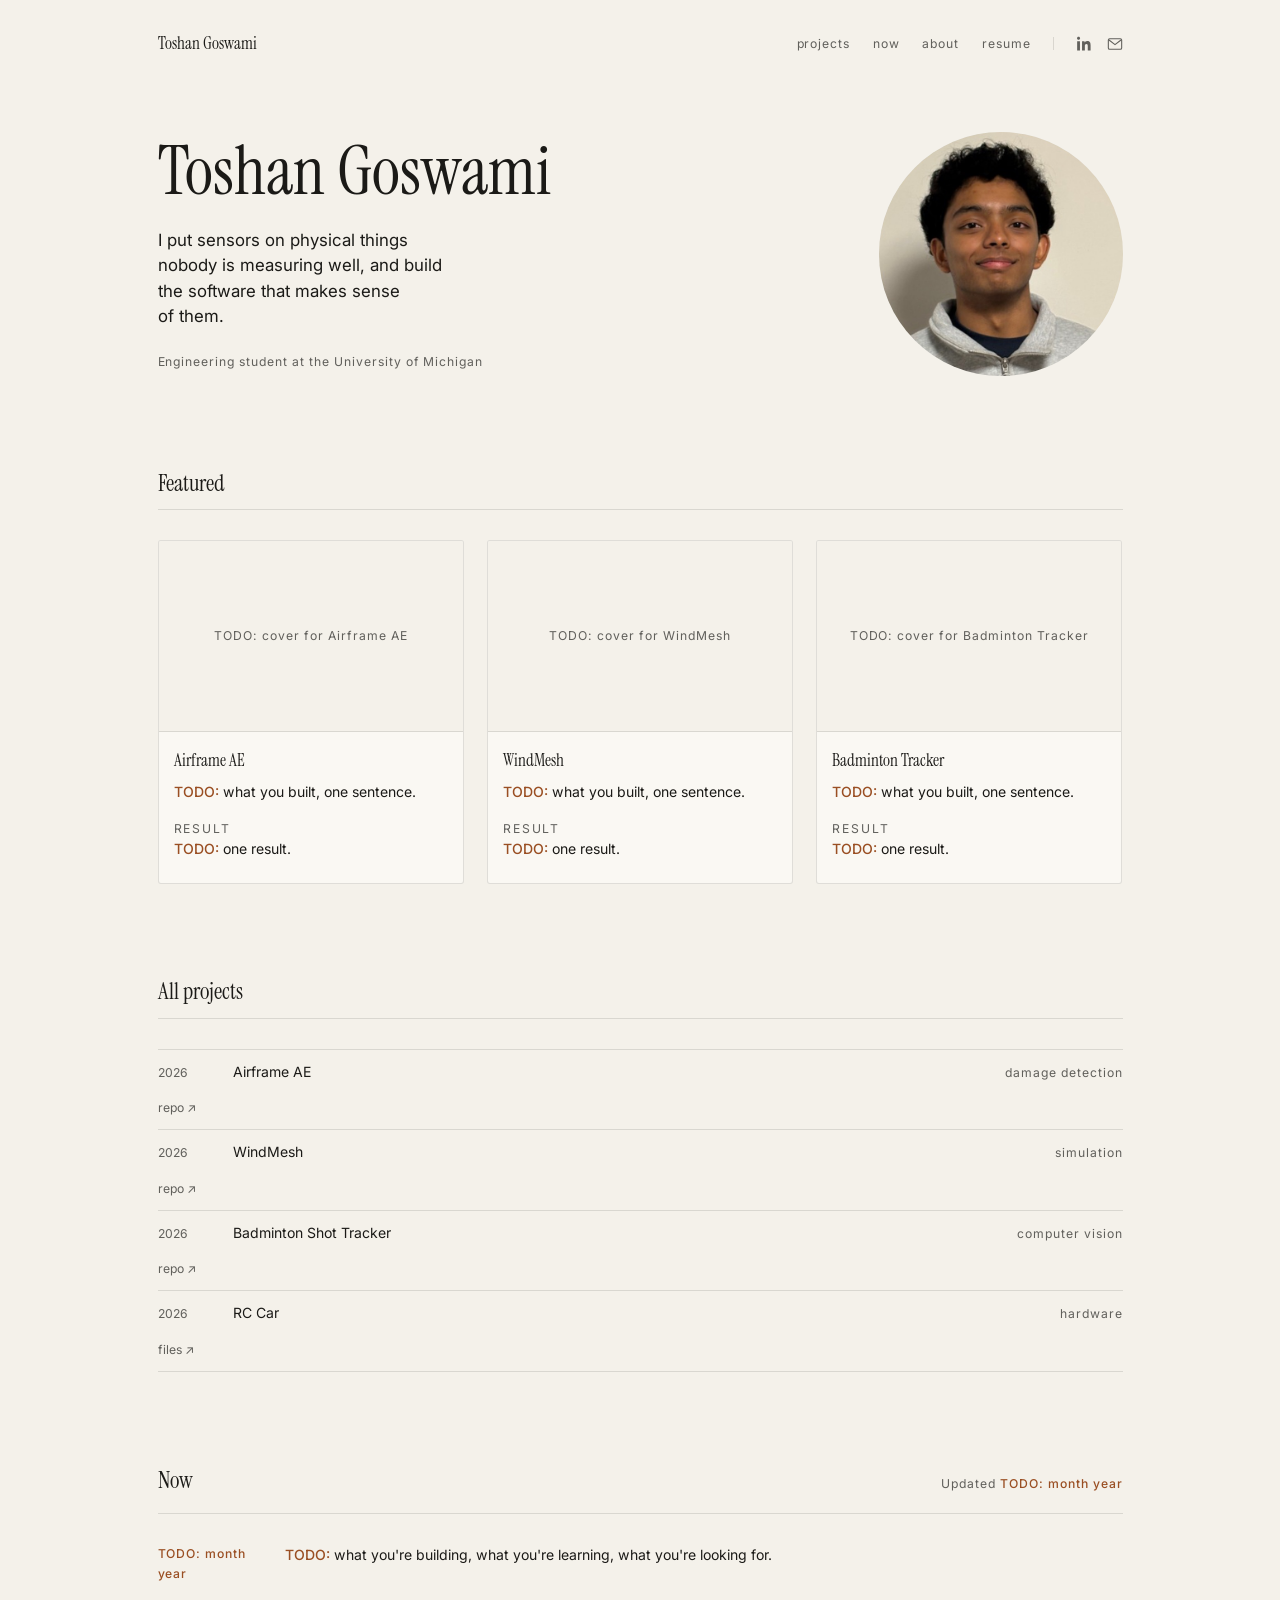
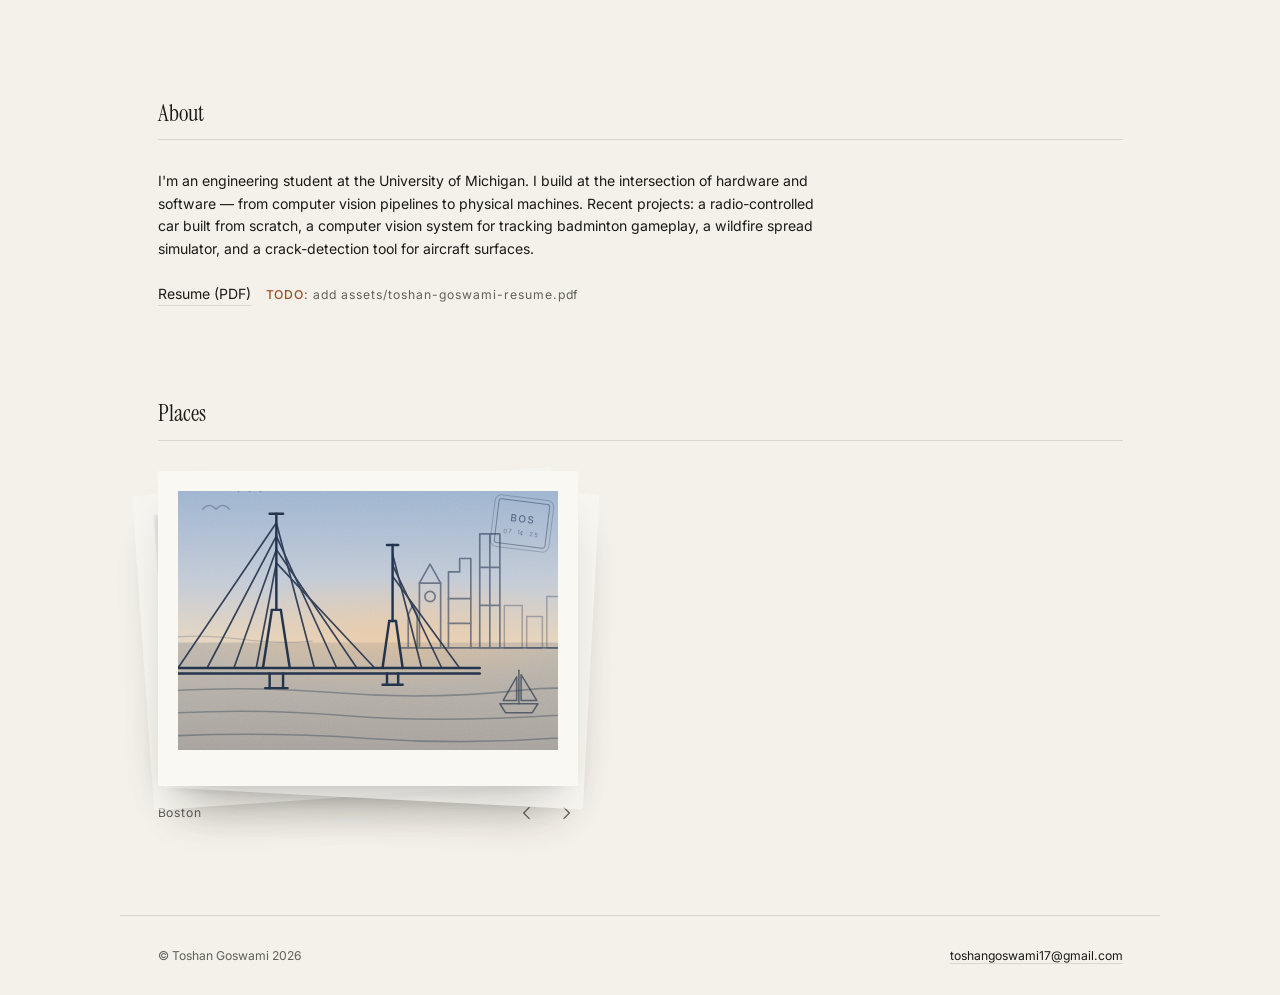
==== index.html @ 556c3247 "Swap hero portrait with flipbook, move flipbook to Places, scale Boston art" ====
<!doctype html>
<html lang="en">
<head>
<meta charset="UTF-8" />
<meta name="viewport" content="width=device-width, initial-scale=1.0" />
<title>Toshan Goswami</title>
<meta name="description" content="I put sensors on physical things nobody is measuring well, and build the software that makes sense of them." />
<link rel="preconnect" href="https://fonts.googleapis.com">
<link rel="preconnect" href="https://fonts.gstatic.com" crossorigin>
<link href="https://fonts.googleapis.com/css2?family=Instrument+Serif&family=Inter:wght@400;500&display=swap" rel="stylesheet">
<link rel="stylesheet" href="assets/css/site.css">
</head>
<body>

  <a href="#content" class="skip-link">Skip to content</a>

  <!-- NAV -->
  <header class="site-header">
    <a href="/" class="site-header__name">Toshan Goswami</a>
    <nav class="site-nav">
      <div class="site-nav__links">
        <a href="#projects">projects</a>
        <a href="#now">now</a>
        <a href="#about">about</a>
        <!-- TODO: this 404s until assets/toshan-goswami-resume.pdf exists. -->
        <a href="assets/toshan-goswami-resume.pdf">resume</a>
      </div>
      <div class="site-nav__divider"></div>
      <div class="site-nav__social">
        <a href="https://www.linkedin.com/in/toshan-goswami-067997421/"
           target="_blank" rel="noopener noreferrer"
           aria-label="LinkedIn" class="icon-link">
          <svg width="15" height="15" viewBox="0 0 24 24" fill="currentColor"><path d="M4.98 3.5C4.98 4.88 3.87 6 2.5 6S0 4.88 0 3.5 1.11 1 2.48 1s2.5 1.12 2.5 2.5ZM.24 8.25h4.5V23H.24V8.25Zm7.5 0h4.31v2.01h.06c.6-1.14 2.06-2.34 4.24-2.34 4.54 0 5.38 2.99 5.38 6.88V23h-4.5v-6.5c0-1.55-.03-3.54-2.16-3.54-2.17 0-2.5 1.69-2.5 3.43V23h-4.5V8.25Z"/></svg>
        </a>
        <a href="mailto:toshangoswami17@gmail.com" aria-label="Email" class="icon-link">
          <svg width="16" height="16" viewBox="0 0 24 24" fill="none" stroke="currentColor" stroke-width="1.6"><rect x="2" y="4" width="20" height="16" rx="2"/><path d="m3 6 9 7 9-7"/></svg>
        </a>
      </div>
    </nav>
  </header>

  <main id="content">

  <!-- HERO -->
  <section class="hero">
    <div class="hero__text">
      <h1 class="hero__name">Toshan Goswami</h1>
      <p class="hero__line">
        I put sensors on physical things nobody is measuring well, and build the
        software that makes sense of them.
      </p>
      <p class="hero__where meta">Engineering student at the University of Michigan</p>
    </div>

    <img src="assets/img/toshan-photo.jpg"
         alt="Toshan Goswami"
         class="hero__portrait"
         width="589" height="589"
         fetchpriority="high" />
  </section>

  <!-- FEATURED -->
  <section id="featured" class="wrap section">
    <div class="section__head">
      <h2 class="section__title">Featured</h2>
    </div>

    <div class="cards">

      <!-- To use a real cover, replace the .card__media--todo div with either:
             <img src="assets/img/<slug>-cover.webp" alt="" width="640" height="400" loading="lazy">
           or, for a short muted loop:
             <video muted loop playsinline autoplay preload="metadata"
                    poster="assets/img/<slug>-poster.webp" width="640" height="400">
               <source src="assets/video/<slug>.mp4" type="video/mp4">
             </video>
           Keep videos under 5MB. See CLAUDE.md. -->

      <article class="card">
        <a href="projects/airframe-ae/" class="card__link">
          <div class="card__media card__media--todo">TODO: cover for Airframe AE</div>
          <div class="card__body">
            <h3 class="card__title">Airframe AE</h3>
            <p class="card__built"><span class="todo">TODO:</span> what you built, one sentence.</p>
            <p class="card__result">
              <span class="card__result-label">Result</span>
              <span class="todo">TODO:</span> one result.
            </p>
          </div>
        </a>
      </article>

      <article class="card">
        <a href="projects/windmesh/" class="card__link">
          <div class="card__media card__media--todo">TODO: cover for WindMesh</div>
          <div class="card__body">
            <h3 class="card__title">WindMesh</h3>
            <p class="card__built"><span class="todo">TODO:</span> what you built, one sentence.</p>
            <p class="card__result">
              <span class="card__result-label">Result</span>
              <span class="todo">TODO:</span> one result.
            </p>
          </div>
        </a>
      </article>

      <article class="card">
        <a href="projects/badminton-tracker/" class="card__link">
          <div class="card__media card__media--todo">TODO: cover for Badminton Tracker</div>
          <div class="card__body">
            <h3 class="card__title">Badminton Tracker</h3>
            <p class="card__built"><span class="todo">TODO:</span> what you built, one sentence.</p>
            <p class="card__result">
              <span class="card__result-label">Result</span>
              <span class="todo">TODO:</span> one result.
            </p>
          </div>
        </a>
      </article>

    </div>
  </section>

  <!-- ALL PROJECTS -->
  <section id="projects" class="wrap section">
    <div class="section__head">
      <h2 class="section__title">All projects</h2>
    </div>

    <ul class="project-list">
      <li class="project-row">
        <span class="project-row__year">2026</span>
        <span class="project-row__name"><a href="projects/airframe-ae/" class="project-row__link">Airframe AE</a></span>
        <span class="project-row__tag">damage detection</span>
        <a href="https://github.com/toshangoswami/Airframe-AE-Array" target="_blank" rel="noopener noreferrer"
           class="project-row__repo" aria-label="Airframe AE source on GitHub">repo &#8599;</a>
      </li>
      <li class="project-row">
        <span class="project-row__year">2026</span>
        <span class="project-row__name"><a href="projects/windmesh/" class="project-row__link">WindMesh</a></span>
        <span class="project-row__tag">simulation</span>
        <a href="https://github.com/toshangoswami/WindMesh" target="_blank" rel="noopener noreferrer"
           class="project-row__repo" aria-label="WindMesh source on GitHub">repo &#8599;</a>
      </li>
      <li class="project-row">
        <span class="project-row__year">2026</span>
        <span class="project-row__name"><a href="projects/badminton-tracker/" class="project-row__link">Badminton Shot Tracker</a></span>
        <span class="project-row__tag">computer vision</span>
        <a href="https://github.com/toshangoswami/Badminton-AI" target="_blank" rel="noopener noreferrer"
           class="project-row__repo" aria-label="Badminton Shot Tracker source on GitHub">repo &#8599;</a>
      </li>
      <li class="project-row">
        <span class="project-row__year">2026</span>
        <span class="project-row__name">RC Car</span>
        <span class="project-row__tag">hardware</span>
        <a href="https://drive.google.com/drive/folders/1yh-0JzHJuckfS0Cz1pottmgS6zuxa1Uc?usp=drive_link"
           target="_blank" rel="noopener noreferrer"
           class="project-row__repo" aria-label="RC Car build files on Google Drive">files &#8599;</a>
      </li>
    </ul>
  </section>

  <!-- NOW -->
  <section id="now" class="wrap section">
    <div class="section__head">
      <h2 class="section__title">Now</h2>
      <p class="meta">Updated <span class="todo">TODO: month year</span></p>
    </div>

    <!-- Newest entry first. To add one, copy a whole <li class="now-entry">. -->
    <ul class="now-log">
      <li class="now-entry">
        <p class="now-entry__date meta"><span class="todo">TODO: month year</span></p>
        <p class="now-entry__body">
          <span class="todo">TODO:</span> what you're building, what you're learning,
          what you're looking for.
        </p>
      </li>
    </ul>
  </section>

  <!-- ABOUT -->
  <section id="about" class="wrap section">
    <div class="section__head">
      <h2 class="section__title">About</h2>
    </div>

    <!-- TODO: rewrite this in your own words. These are your original
         sentences, moved to first person with the major removed. -->
    <p class="about__bio">
      I'm an engineering student at the University of Michigan. I build at the
      intersection of hardware and software — from computer vision pipelines to
      physical machines. Recent projects: a radio-controlled car built from
      scratch, a computer vision system for tracking badminton gameplay, a
      wildfire spread simulator, and a crack-detection tool for aircraft surfaces.
    </p>

    <p class="about__links">
      <a href="assets/toshan-goswami-resume.pdf" class="cite-link">Resume (PDF)</a>
      <span class="meta"><span class="todo">TODO:</span> add assets/toshan-goswami-resume.pdf</span>
    </p>
  </section>

  <!-- PLACES -->
  <section id="places" class="wrap section">
    <div class="section__head">
      <!-- TODO: rename this section if "Places" isn't what you want it called. -->
      <h2 class="section__title">Places</h2>
    </div>

    <div class="flipbook">
      <div class="gallery-stack">
        <div class="stack-card behind-a polaroid">
          <div id="behindA" class="photo-window ghost"></div>
        </div>
        <div class="stack-card behind-b polaroid">
          <div id="behindB" class="photo-window ghost"></div>
        </div>
        <div id="mainCard" class="stack-card main polaroid">
          <div id="mainWindow" class="photo-window"></div>
        </div>
      </div>

      <div class="flipbook__controls">
        <p id="placeCaption" class="flipbook__caption meta">Boston</p>
        <button onclick="prevPlace()" class="arrow-btn" aria-label="Previous place">
          <svg width="20" height="20" viewBox="0 0 24 24" fill="none" stroke="currentColor" stroke-width="1.5"><path d="M15 5 8 12l7 7"/></svg>
        </button>
        <button onclick="nextPlace()" class="arrow-btn" aria-label="Next place">
          <svg width="20" height="20" viewBox="0 0 24 24" fill="none" stroke="currentColor" stroke-width="1.5"><path d="m9 5 7 7-7 7"/></svg>
        </button>
      </div>
    </div>
  </section>

  </main>

  <!-- FOOTER -->
  <footer class="site-footer">
    <p>© Toshan Goswami 2026</p>
    <p><a href="mailto:toshangoswami17@gmail.com" class="cite-link">toshangoswami17@gmail.com</a></p>
  </footer>

  <script src="assets/js/site.js" defer></script>
</body>
</html>
---- assets/css/site.css ----
/* ==========================================================================
   site.css — shared by every page.
   Tokens live here and only here. Don't hardcode colors or sizes in markup.
   ========================================================================== */

/* --- tokens ------------------------------------------------------------- */

:root{
  /* color — warm paper, accent pulled from the hand-drawn city artwork */
  --paper:#f4f1ea;
  --ink:#1b1a17;
  /* .68, not .56 — at .56 this is 3.87:1 on paper, under the 4.5:1 floor for
     the 13px metadata it's used on. .68 measures 5.67:1. */
  --ink-soft:rgba(27,26,23,.68);
  --hairline:rgba(27,26,23,.12);
  --accent:#2e3f5c;
  --accent-warm:#c06b3e;
  /* darker warm, for warm-colored TEXT — #c06b3e is only 3.44:1 on paper */
  --accent-warm-ink:#9a4f23;

  /* raised surfaces (cards, the polaroid) sit slightly above the paper */
  --surface:#faf8f3;

  /* type */
  --font-display:"Instrument Serif",Georgia,"Times New Roman",serif;
  --font-body:"Inter",system-ui,-apple-system,"Segoe UI",sans-serif;

  --fs-xs:0.8125rem;   /* 13 */
  --fs-sm:0.9375rem;   /* 15 */
  --fs-md:1.125rem;    /* 18 */
  --fs-lg:1.5rem;      /* 24 */
  --fs-xl:2.125rem;    /* 34 */
  --fs-display:clamp(2.6rem,6vw,4.5rem);

  --track-caps:0.16em;
  --track-meta:0.08em;

  /* layout — 8px base */
  --space-1:0.5rem;
  --space-2:1rem;
  --space-3:1.5rem;
  --space-4:2rem;
  --space-6:3rem;
  --space-8:4rem;

  --page-max:1040px;
  --prose-max:680px;
  --gutter:1.5rem;
  --section-gap:4rem;
}

@media (min-width:768px){
  :root{
    --gutter:2.5rem;
    --section-gap:6rem;
  }
}

@media (prefers-color-scheme:dark){
  :root:not([data-theme="light"]){
    --paper:#1a1815;
    --ink:#ece7dd;
    --ink-soft:rgba(236,231,221,.56);
    --hairline:rgba(236,231,221,.14);
    --accent:#9bb3cd;
    --accent-warm:#d9935f;
    --accent-warm-ink:#d9935f;
    --surface:#231f1b;
  }
}

:root[data-theme="dark"]{
  --paper:#1a1815;
  --ink:#ece7dd;
  --ink-soft:rgba(236,231,221,.56);
  --hairline:rgba(236,231,221,.14);
  --accent:#9bb3cd;
  --accent-warm:#d9935f;
  --accent-warm-ink:#d9935f;
  --surface:#231f1b;
}

/* --- reset -------------------------------------------------------------- */

*{box-sizing:border-box;}

html{scroll-behavior:smooth;}

html,body{
  margin:0;
  padding:0;
  background:var(--paper);
  color:var(--ink);
  font-family:var(--font-body);
  font-size:var(--fs-sm);
  line-height:1.6;
  overflow-x:clip;
  -webkit-font-smoothing:antialiased;
}

body{min-height:100vh;}

img,video{max-width:100%; display:block;}

a{color:inherit;}

.skip-link{
  position:absolute;
  left:-9999px;
  top:0;
  background:var(--paper);
  color:var(--ink);
  padding:var(--space-1) var(--space-2);
  border:1px solid var(--hairline);
  z-index:200;
}
.skip-link:focus{left:var(--space-2); top:var(--space-2);}

:focus-visible{
  outline:2px solid var(--accent);
  outline-offset:3px;
  border-radius:1px;
}

@media (prefers-reduced-motion:reduce){
  html{scroll-behavior:auto;}
  *{animation-duration:.01ms !important; transition-duration:.01ms !important;}
}

/* --- type helpers ------------------------------------------------------- */

.label{
  font-size:var(--fs-xs);
  letter-spacing:var(--track-caps);
  text-transform:uppercase;
  color:var(--ink-soft);
  margin:0 0 var(--space-3);
}

.meta{
  font-size:var(--fs-xs);
  letter-spacing:var(--track-meta);
  color:var(--ink-soft);
}

/* --- layout ------------------------------------------------------------- */

.wrap{
  max-width:var(--page-max);
  margin-inline:auto;
  padding-inline:var(--gutter);
}

.section{margin-bottom:var(--section-gap);}

.section__head{
  display:flex;
  align-items:baseline;
  justify-content:space-between;
  gap:var(--space-2);
  border-bottom:1px solid var(--hairline);
  padding-bottom:var(--space-1);
  margin-bottom:var(--space-4);
}

.section__title{
  font-family:var(--font-display);
  font-weight:400;
  font-size:var(--fs-lg);
  margin:0;
}

/* --- header / nav ------------------------------------------------------- */

.site-header{
  max-width:var(--page-max);
  margin-inline:auto;
  padding:var(--space-4) var(--gutter);
  display:flex;
  align-items:flex-start;
  justify-content:space-between;
  gap:var(--space-2);
  /* narrow screens can't fit the name and five nav items on one line */
  flex-direction:column;
}

@media (min-width:560px){
  .site-header{flex-direction:row; align-items:center; gap:var(--space-3);}
}

.site-header__name{
  font-family:var(--font-display);
  font-size:var(--fs-md);
  text-decoration:none;
  color:var(--ink);
}

.site-nav{
  display:flex;
  align-items:center;
  flex-wrap:wrap;
  gap:var(--space-2) var(--space-3);
}

.site-nav__links{
  display:flex;
  align-items:center;
  flex-wrap:wrap;
  gap:var(--space-2) var(--space-3);
  font-size:var(--fs-xs);
  letter-spacing:var(--track-meta);
}

.site-nav__links a{
  color:var(--ink-soft);
  text-decoration:none;
  transition:color .2s ease;
}
.site-nav__links a:hover{color:var(--ink);}

.site-nav__divider{
  width:1px;
  height:0.875rem;
  background:var(--hairline);
}

.site-nav__social{
  display:flex;
  align-items:center;
  gap:var(--space-2);
}

.icon-link{
  color:var(--ink-soft);
  transition:color .2s ease;
  line-height:0;
  display:inline-flex;
}
.icon-link:hover{color:var(--ink);}

/* --- hero --------------------------------------------------------------- */

.hero{
  max-width:var(--page-max);
  margin-inline:auto;
  padding:var(--space-4) var(--gutter) var(--section-gap);
  display:grid;
  gap:var(--space-8);
  align-items:center;
}

.hero__name{
  font-family:var(--font-display);
  font-weight:400;
  font-size:var(--fs-display);
  line-height:1.02;
  margin:0 0 var(--space-3);
}

.hero__line{
  font-size:var(--fs-md);
  line-height:1.5;
  max-width:26ch;
  margin:0 0 var(--space-3);
  text-wrap:pretty;
}

.hero__where{margin:0;}

/* The portrait is the first thing on the page — intrinsic file is 589x589,
   so the displayed size stays under ~294px to hold up on 2x screens. */
.hero__portrait{
  width:clamp(11rem,34vw,16.25rem);
  height:auto;
  aspect-ratio:1;
  object-fit:cover;
  border-radius:50%;
  justify-self:start;
  order:-1;
}

@media (min-width:860px){
  .hero__portrait{order:0; justify-self:end;}
}

/* --- polaroid flipbook -------------------------------------------------- */

.flipbook{
  display:flex;
  flex-direction:column;
  gap:var(--space-2);
  max-width:420px;
}

.gallery-stack{
  position:relative;
  perspective:1400px;
  width:100%;
  max-width:420px;
  aspect-ratio:4 / 3;
}

.polaroid{
  background:var(--surface);
  padding:16px 16px 30px;
  box-shadow:0 26px 50px -24px rgba(27,26,23,.28), 0 8px 18px -12px rgba(27,26,23,.12);
  border-radius:2px;
}

.stack-card{
  position:absolute;
  inset:0;
  border-radius:2px;
}
.stack-card.behind-a{transform:rotate(-4deg) translate(-16px,9px); z-index:1; opacity:0.6;}
.stack-card.behind-b{transform:rotate(3deg) translate(14px,12px); z-index:2; opacity:0.8;}
.stack-card.main{
  z-index:3;
  transform-style:preserve-3d;
  transform-origin:center;
  transition:transform .28s ease, opacity .28s ease;
}
.stack-card.flip-out{transform:rotateY(-90deg); opacity:0;}
.stack-card.flip-in{animation:flipIn .28s ease;}

@keyframes flipIn{
  from{transform:rotateY(90deg); opacity:0;}
  to{transform:rotateY(0deg); opacity:1;}
}

.photo-window{
  position:absolute;
  top:20px; left:20px; right:20px; bottom:36px;
  overflow:hidden;
  background:#f4f2ea;
}

.wash{position:absolute; inset:0;}

.wash.wc-boston{
  background:
    radial-gradient(ellipse 76% 32% at 56% 55%, rgba(240,192,142,0.5), transparent 70%),
    linear-gradient(to bottom, transparent 0 58.2%, rgba(58,76,100,0.22) 58.8%, rgba(40,55,78,0.36) 100%),
    linear-gradient(to bottom, #9db4d0 0%, #c2cad6 34%, #e4d6c2 58%, #eddec9 100%);
}

.wash.wc-sf{
  background:
    radial-gradient(ellipse 60% 30% at 46% 54%, rgba(255,199,132,0.55), transparent 70%),
    linear-gradient(to bottom, transparent 0 57%, rgba(72,66,96,0.22) 57.6%, rgba(50,44,74,0.36) 100%),
    linear-gradient(to bottom, #8ba2bd 0%, #cf9f8d 38%, #f1c996 57%, #f7dcb9 100%);
}

.grain{
  position:absolute;
  inset:0;
  opacity:0.16;
  mix-blend-mode:overlay;
  background-image:url("data:image/svg+xml;utf8,<svg xmlns='http://www.w3.org/2000/svg'><filter id='n'><feTurbulence type='fractalNoise' baseFrequency='0.85' numOctaves='2' stitchTiles='stitch'/></filter><rect width='100%25' height='100%25' filter='url(%23n)'/></svg>");
}

.ink-art{position:absolute; inset:0;}
.ink-art svg{display:block; width:100%; height:100%;}

.photo-window.ghost .wash{opacity:0.42; filter:blur(3px) saturate(0.8);}
.photo-window.ghost .grain{opacity:0.25;}

.stamp{
  position:absolute;
  top:10px; right:10px;
  width:52px; height:45px;
  border:1px solid rgba(52,68,96,0.45);
  outline:1px solid rgba(52,68,96,0.26);
  outline-offset:3px;
  border-radius:3px;
  display:flex;
  flex-direction:column;
  align-items:center;
  justify-content:center;
  color:rgba(52,68,96,0.6);
  text-transform:uppercase;
  transform:rotate(7deg);
  mix-blend-mode:multiply;
  z-index:5;
  text-align:center;
}
.stamp-code{font-weight:500; font-size:10px; letter-spacing:0.1em;}
.stamp-date{font-size:6px; letter-spacing:0.02em; margin-top:2px; opacity:0.85; white-space:nowrap;}

/* flipbook controls sit under the stack, not floating outside it */
.flipbook__controls{
  display:flex;
  align-items:center;
  gap:var(--space-2);
  max-width:420px;
}

.flipbook__caption{
  flex:1;
  margin:0;
}

.arrow-btn{
  color:var(--ink-soft);
  transition:color .2s ease;
  cursor:pointer;
  background:none;
  border:none;
  padding:2px;
  line-height:0;
}
.arrow-btn:hover{color:var(--ink);}

/* --- featured cards ----------------------------------------------------- */

.cards{
  display:grid;
  gap:var(--space-3);
  grid-template-columns:1fr;
}

@media (min-width:640px){
  .cards{grid-template-columns:repeat(auto-fit,minmax(16rem,1fr));}
}

.card{
  border:1px solid var(--hairline);
  border-radius:3px;
  background:var(--surface);
  overflow:hidden;
}

.card__link{
  display:flex;
  flex-direction:column;
  height:100%;
  text-decoration:none;
  color:inherit;
}

.card__media{
  aspect-ratio:16 / 10;
  background:var(--paper);
  border-bottom:1px solid var(--hairline);
  overflow:hidden;
}

.card__media img,
.card__media video{
  width:100%;
  height:100%;
  object-fit:cover;
}

/* visible placeholder until a real cover lands */
.card__media--todo{
  display:flex;
  align-items:center;
  justify-content:center;
  font-size:var(--fs-xs);
  letter-spacing:var(--track-meta);
  color:var(--ink-soft);
  text-align:center;
  padding:var(--space-2);
}

.card__body{
  padding:var(--space-2) var(--space-2) var(--space-3);
  display:flex;
  flex-direction:column;
  gap:var(--space-1);
  flex:1;
}

.card__title{
  font-family:var(--font-display);
  font-weight:400;
  font-size:var(--fs-md);
  margin:0;
}

.card__built{
  margin:0;
  font-size:var(--fs-sm);
}

.card__result{
  margin:auto 0 0;
  padding-top:var(--space-1);
  font-size:var(--fs-sm);
}

.card__result-label{
  display:block;
  font-size:var(--fs-xs);
  letter-spacing:var(--track-caps);
  text-transform:uppercase;
  color:var(--ink-soft);
}

.card__result strong{
  font-weight:500;
  color:var(--accent);
}

.todo{
  color:var(--accent-warm-ink);
  font-weight:500;
}

/* --- projects list ------------------------------------------------------ */

.project-list{
  list-style:none;
  margin:0;
  padding:0;
}

/* The row is a container, not a link — it holds two separate destinations
   (the project page and the repo), which can't nest inside one anchor. */
.project-row{
  display:grid;
  grid-template-columns:3rem 1fr auto;
  align-items:baseline;
  gap:var(--space-2);
  padding:0.75rem 0;
  border-bottom:1px solid var(--hairline);
}
.project-row:first-child{border-top:1px solid var(--hairline);}

.project-row__year{font-size:var(--fs-xs); color:var(--ink-soft);}

.project-row__name{font-size:var(--fs-sm);}

.project-row__link{
  text-decoration:none;
  color:inherit;
  transition:color .2s ease;
}
.project-row__link:hover{color:var(--accent);}

.project-row__tag{
  display:none;
  font-size:var(--fs-xs);
  letter-spacing:var(--track-meta);
  color:var(--ink-soft);
}

.project-row__repo{
  font-size:var(--fs-xs);
  color:var(--ink-soft);
  text-decoration:none;
  transition:color .2s ease;
}
.project-row__repo:hover{color:var(--ink);}

@media (min-width:640px){
  .project-row{grid-template-columns:4rem 1fr 10rem auto;}
  .project-row__tag{display:block;}
}

/* --- now log ------------------------------------------------------------ */

.now-log{
  list-style:none;
  margin:0;
  padding:0;
  max-width:var(--prose-max);
}

.now-entry{
  display:grid;
  gap:0.25rem var(--space-3);
  padding:0 0 var(--space-3);
}

.now-entry:not(:last-child){
  margin-bottom:var(--space-3);
  border-bottom:1px solid var(--hairline);
}

.now-entry__date{margin:0;}

.now-entry__body{margin:0;}

@media (min-width:640px){
  .now-entry{grid-template-columns:7rem 1fr;}
}

/* --- about -------------------------------------------------------------- */

.about__bio{
  margin:0 0 var(--space-3);
  max-width:var(--prose-max);
}

.about__links{
  margin:0;
  display:flex;
  flex-wrap:wrap;
  align-items:baseline;
  gap:var(--space-2);
}

/* --- project page ------------------------------------------------------- */

.project-page{
  max-width:var(--page-max);
  margin-inline:auto;
  padding:var(--space-2) var(--gutter) var(--section-gap);
}

.project-page__title{
  font-family:var(--font-display);
  font-weight:400;
  font-size:var(--fs-xl);
  line-height:1.1;
  margin:0 0 var(--space-2);
}

.project-page__meta{
  display:flex;
  flex-wrap:wrap;
  gap:var(--space-1) var(--space-3);
  padding-bottom:var(--space-3);
  border-bottom:1px solid var(--hairline);
  margin-bottom:var(--space-4);
}

.field{
  max-width:var(--prose-max);
  margin-bottom:var(--space-4);
}

.field__title{
  font-size:var(--fs-xs);
  letter-spacing:var(--track-caps);
  text-transform:uppercase;
  color:var(--ink-soft);
  margin:0 0 var(--space-1);
  font-weight:500;
}

.field__body{margin:0;}

/* media on a project page is full content width, not prose width */
.field--media{max-width:none;}

.project-media{
  aspect-ratio:16 / 9;
  background:var(--surface);
  border:1px solid var(--hairline);
  border-radius:3px;
  overflow:hidden;
}

.project-media img,
.project-media video{
  width:100%;
  height:100%;
  object-fit:cover;
}

.project-media--todo{
  display:flex;
  align-items:center;
  justify-content:center;
  font-size:var(--fs-xs);
  letter-spacing:var(--track-meta);
  color:var(--ink-soft);
  text-align:center;
  padding:var(--space-2);
}

.back-link{
  display:inline-block;
  font-size:var(--fs-xs);
  letter-spacing:var(--track-meta);
  color:var(--ink-soft);
  text-decoration:none;
  margin-bottom:var(--space-3);
  transition:color .2s ease;
}
.back-link:hover{color:var(--ink);}

/* --- footer ------------------------------------------------------------- */

.site-footer{
  max-width:var(--page-max);
  margin-inline:auto;
  padding:var(--space-4) var(--gutter);
  border-top:1px solid var(--hairline);
  color:var(--ink-soft);
  font-size:var(--fs-xs);
  display:flex;
  flex-wrap:wrap;
  gap:var(--space-2);
  justify-content:space-between;
}

.site-footer p{margin:0;}

/* --- links -------------------------------------------------------------- */

.cite-link{
  color:var(--ink);
  text-decoration:none;
  border-bottom:1px solid var(--hairline);
  transition:border-color .2s ease;
}
.cite-link:hover{border-color:var(--ink);}

/* --- responsive --------------------------------------------------------- */

@media (min-width:860px){
  .hero{
    grid-template-columns:1fr auto;
    padding-top:var(--space-6);
  }
  .project-row{grid-template-columns:4rem 1fr auto;}
}
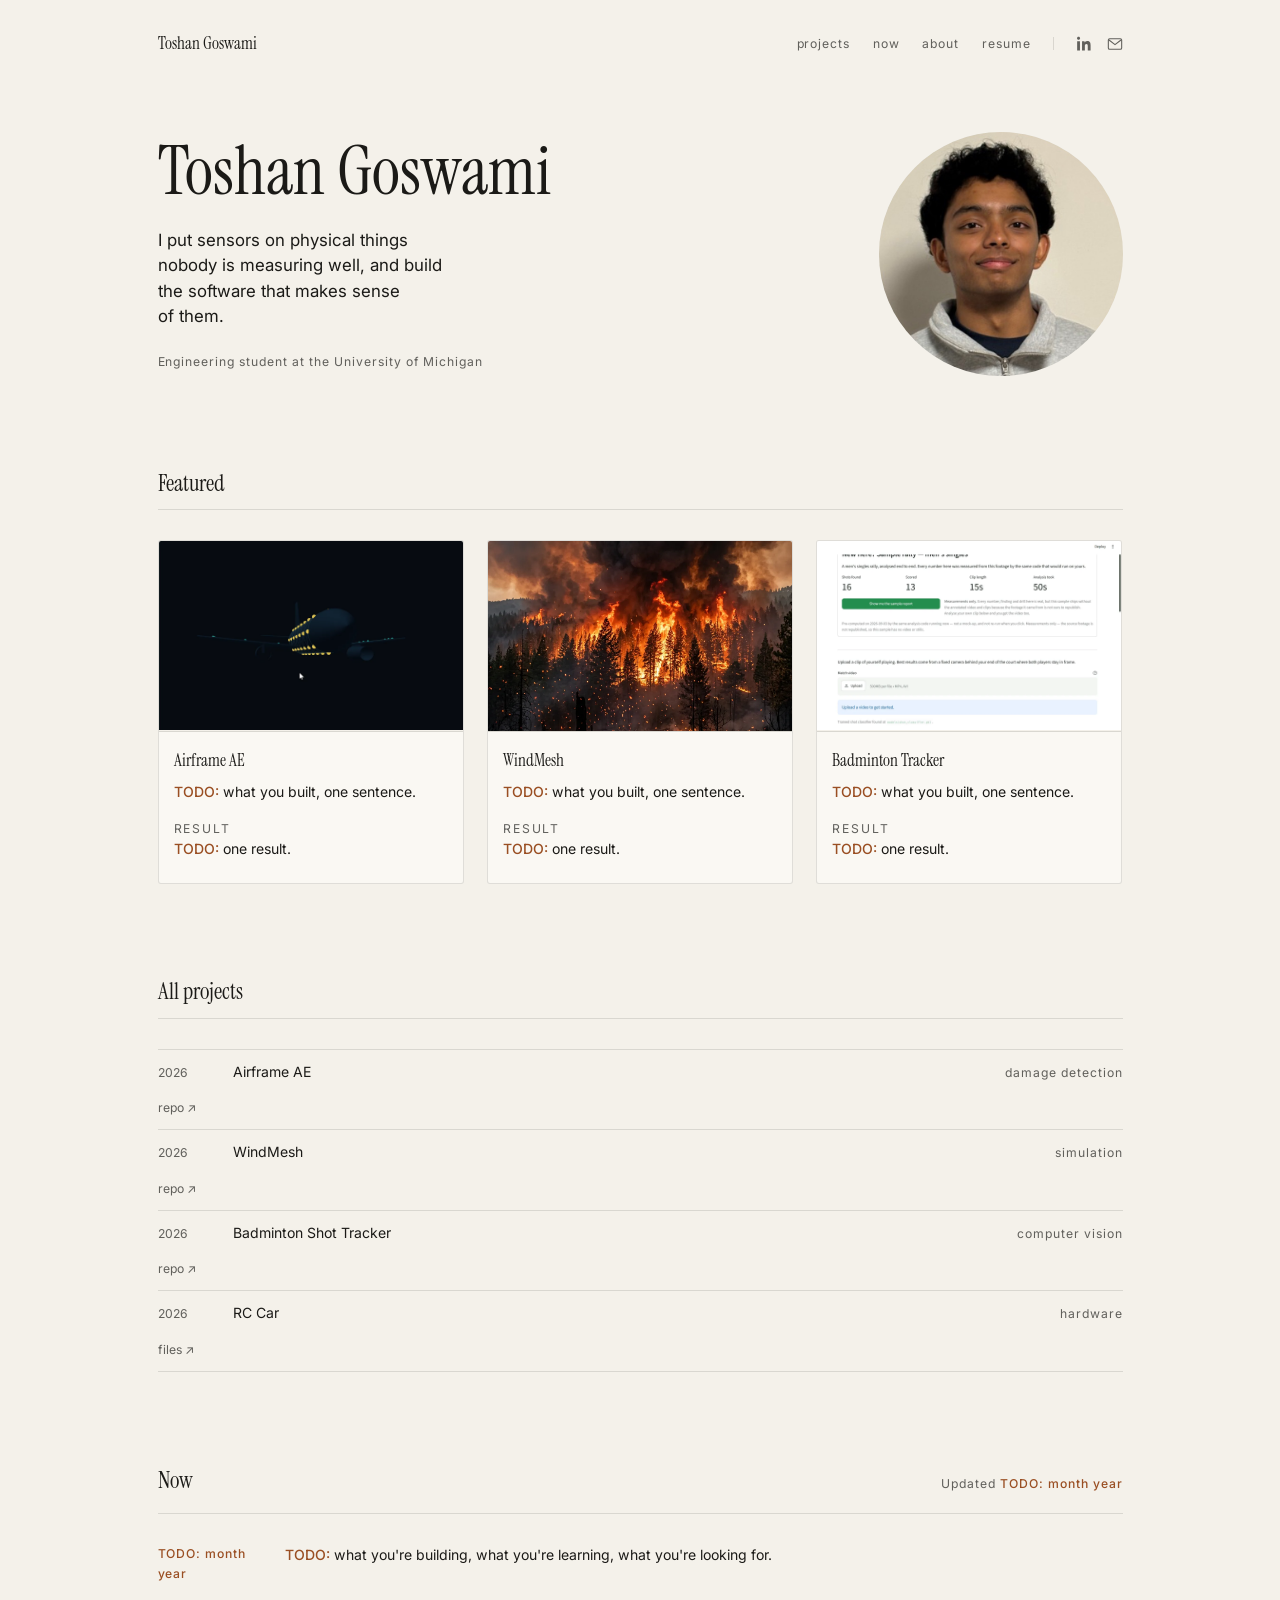
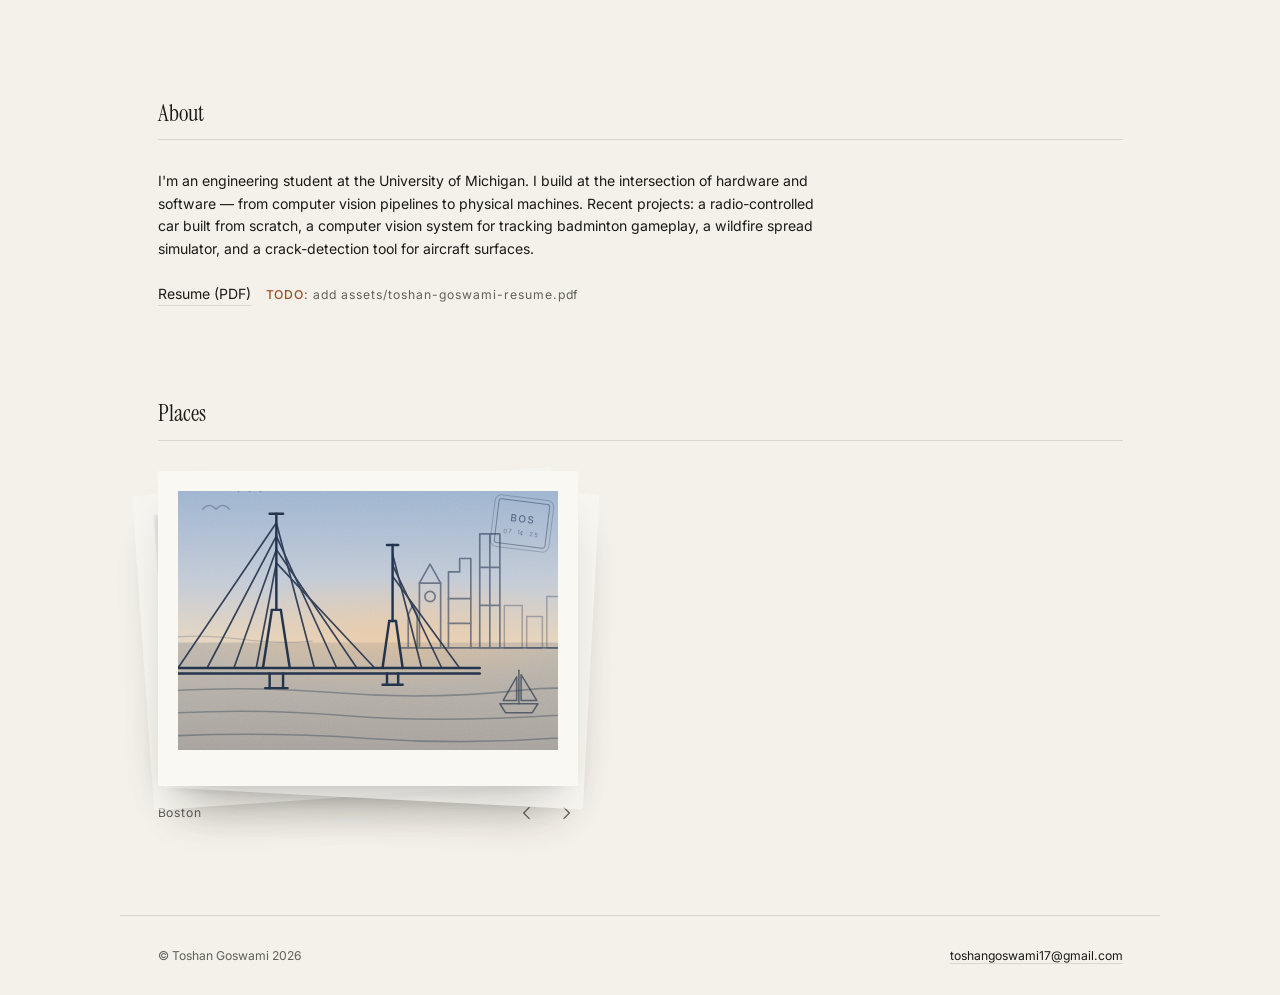
==== commit e662e3bc: "Card covers: Airframe AE and Badminton loops, WindMesh image Web-ready versions of raw/ media (raw/ " ====
--- a/index.html
+++ b/index.html
@@ -78,7 +78,12 @@
 
       <article class="card">
         <a href="projects/airframe-ae/" class="card__link">
-          <div class="card__media card__media--todo">TODO: cover for Airframe AE</div>
+          <div class="card__media">
+            <video muted loop playsinline autoplay preload="metadata"
+                   poster="assets/img/airframe-ae-poster.webp" width="640" height="400">
+              <source src="assets/video/airframe-ae.mp4" type="video/mp4">
+            </video>
+          </div>
           <div class="card__body">
             <h3 class="card__title">Airframe AE</h3>
             <p class="card__built"><span class="todo">TODO:</span> what you built, one sentence.</p>
@@ -92,7 +97,9 @@
 
       <article class="card">
         <a href="projects/windmesh/" class="card__link">
-          <div class="card__media card__media--todo">TODO: cover for WindMesh</div>
+          <div class="card__media">
+            <img src="assets/img/windmesh-cover.webp" alt="" width="640" height="400" loading="lazy">
+          </div>
           <div class="card__body">
             <h3 class="card__title">WindMesh</h3>
             <p class="card__built"><span class="todo">TODO:</span> what you built, one sentence.</p>
@@ -106,7 +113,12 @@
 
       <article class="card">
         <a href="projects/badminton-tracker/" class="card__link">
-          <div class="card__media card__media--todo">TODO: cover for Badminton Tracker</div>
+          <div class="card__media">
+            <video muted loop playsinline autoplay preload="metadata"
+                   poster="assets/img/badminton-tracker-poster.webp" width="640" height="400">
+              <source src="assets/video/badminton-tracker.mp4" type="video/mp4">
+            </video>
+          </div>
           <div class="card__body">
             <h3 class="card__title">Badminton Tracker</h3>
             <p class="card__built"><span class="todo">TODO:</span> what you built, one sentence.</p>
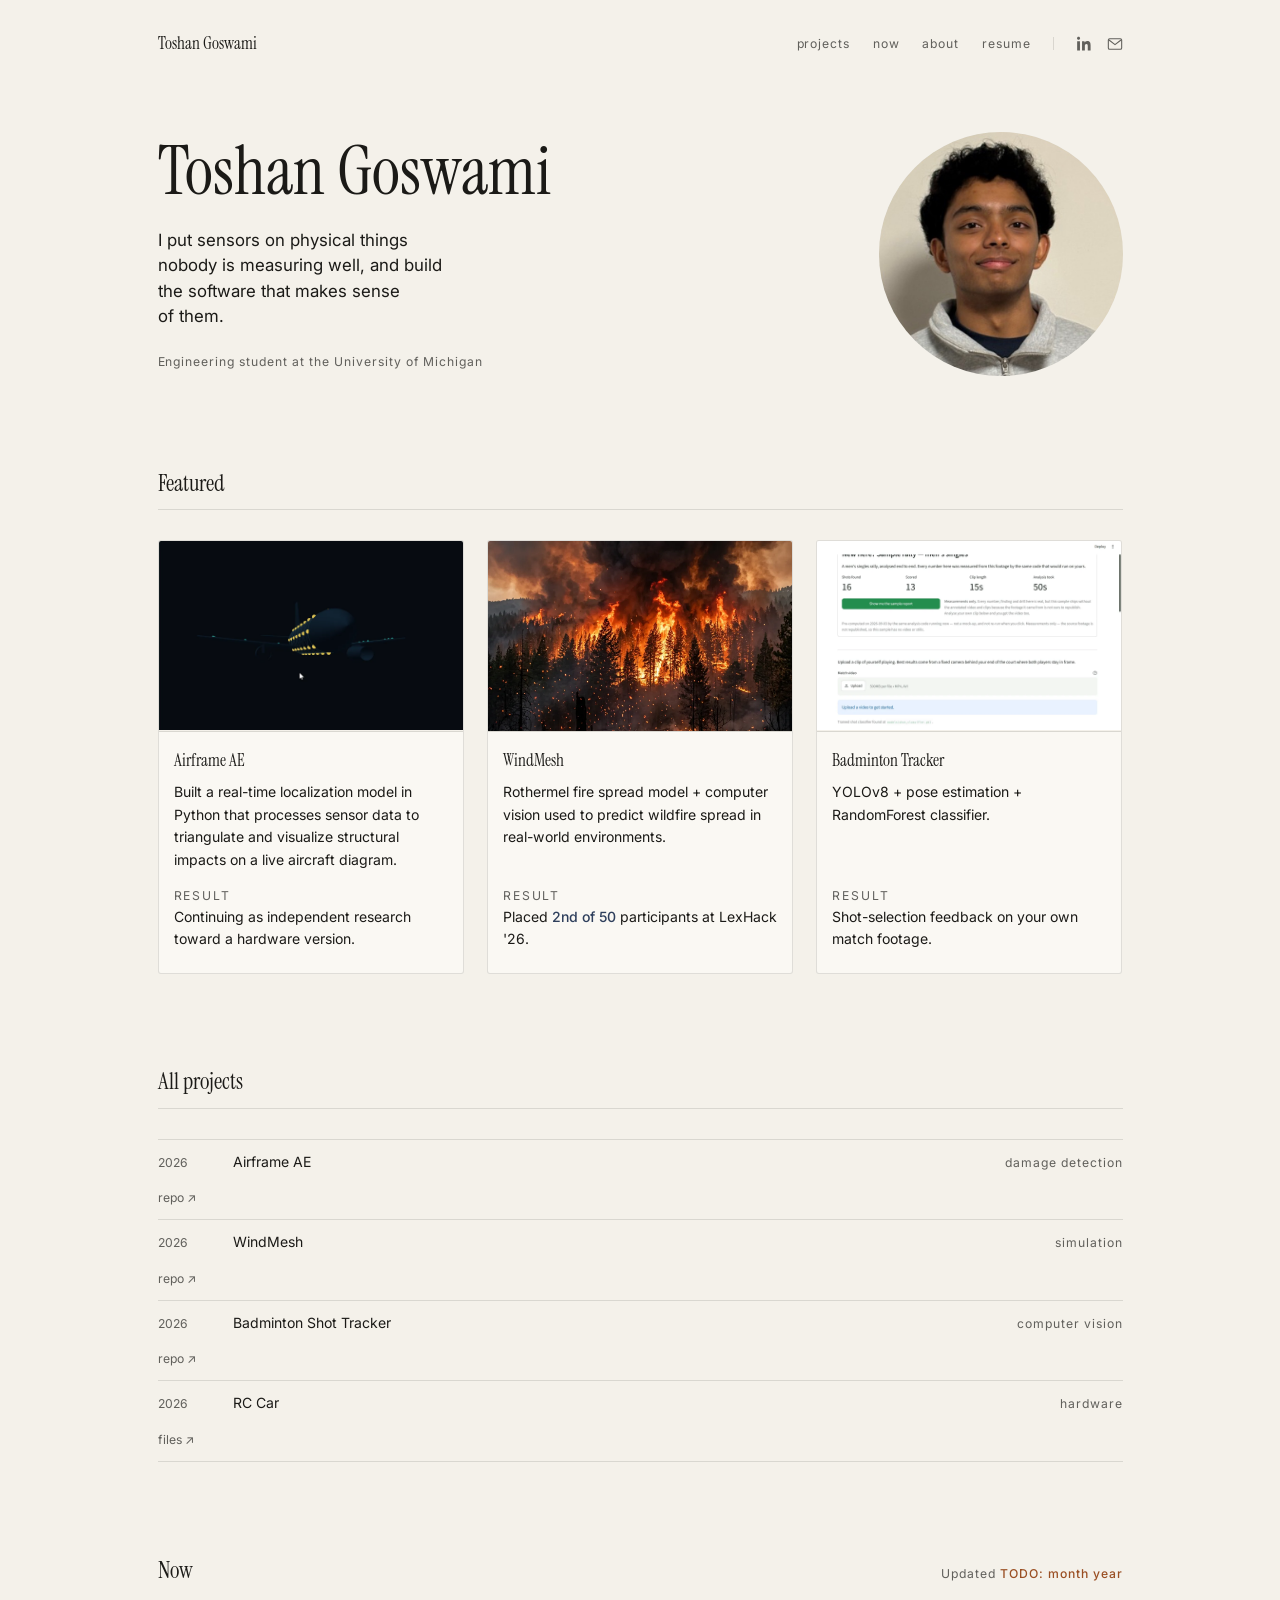
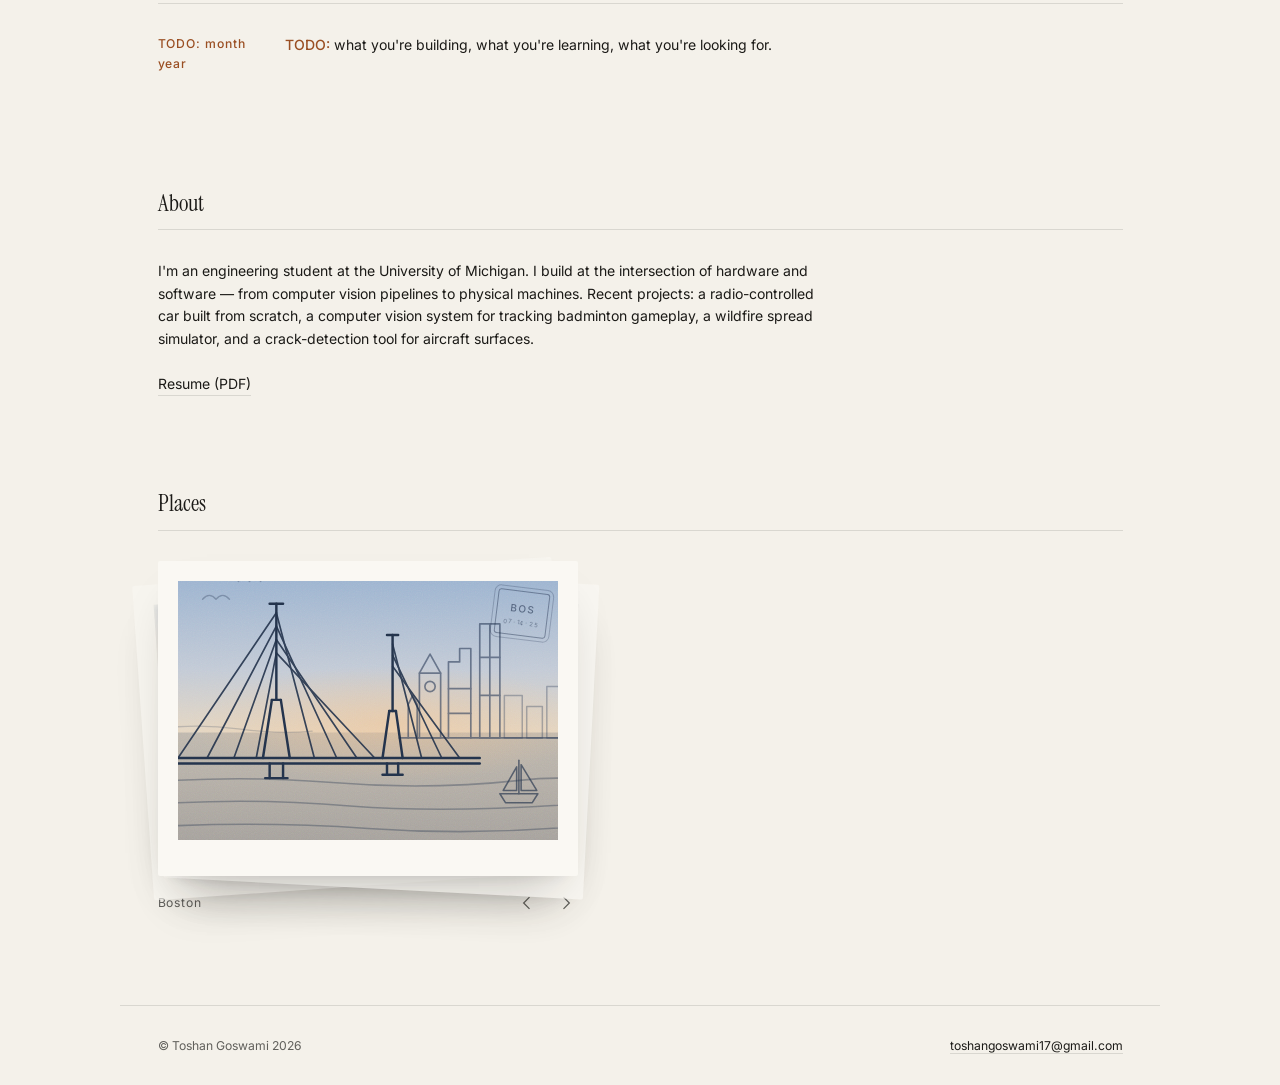
==== commit 5802e9ba: "Resume, card copy, project page videos, Ann Arbor in Places - Resume PDF added with location and pho" ====
--- a/index.html
+++ b/index.html
@@ -22,7 +22,6 @@
         <a href="#projects">projects</a>
         <a href="#now">now</a>
         <a href="#about">about</a>
-        <!-- TODO: this 404s until assets/toshan-goswami-resume.pdf exists. -->
         <a href="assets/toshan-goswami-resume.pdf">resume</a>
       </div>
       <div class="site-nav__divider"></div>
@@ -86,10 +85,10 @@
           </div>
           <div class="card__body">
             <h3 class="card__title">Airframe AE</h3>
-            <p class="card__built"><span class="todo">TODO:</span> what you built, one sentence.</p>
+            <p class="card__built">Built a real-time localization model in Python that processes sensor data to triangulate and visualize structural impacts on a live aircraft diagram.</p>
             <p class="card__result">
               <span class="card__result-label">Result</span>
-              <span class="todo">TODO:</span> one result.
+              Continuing as independent research toward a hardware version.
             </p>
           </div>
         </a>
@@ -102,10 +101,10 @@
           </div>
           <div class="card__body">
             <h3 class="card__title">WindMesh</h3>
-            <p class="card__built"><span class="todo">TODO:</span> what you built, one sentence.</p>
+            <p class="card__built">Rothermel fire spread model + computer vision used to predict wildfire spread in real-world environments.</p>
             <p class="card__result">
               <span class="card__result-label">Result</span>
-              <span class="todo">TODO:</span> one result.
+              Placed <strong>2nd of 50</strong> participants at LexHack '26.
             </p>
           </div>
         </a>
@@ -121,10 +120,10 @@
           </div>
           <div class="card__body">
             <h3 class="card__title">Badminton Tracker</h3>
-            <p class="card__built"><span class="todo">TODO:</span> what you built, one sentence.</p>
+            <p class="card__built">YOLOv8 + pose estimation + RandomForest classifier.</p>
             <p class="card__result">
               <span class="card__result-label">Result</span>
-              <span class="todo">TODO:</span> one result.
+              Shot-selection feedback on your own match footage.
             </p>
           </div>
         </a>
@@ -209,7 +208,6 @@
 
     <p class="about__links">
       <a href="assets/toshan-goswami-resume.pdf" class="cite-link">Resume (PDF)</a>
-      <span class="meta"><span class="todo">TODO:</span> add assets/toshan-goswami-resume.pdf</span>
     </p>
   </section>
 
--- a/assets/css/site.css
+++ b/assets/css/site.css
@@ -351,6 +351,13 @@
     linear-gradient(to bottom, #8ba2bd 0%, #cf9f8d 38%, #f1c996 57%, #f7dcb9 100%);
 }
 
+.wash.wc-annarbor{
+  background:
+    radial-gradient(ellipse 70% 30% at 42% 54%, rgba(236,186,96,0.5), transparent 70%),
+    linear-gradient(to bottom, transparent 0 63%, rgba(46,72,78,0.22) 63.6%, rgba(35,56,63,0.36) 100%),
+    linear-gradient(to bottom, #a9bccf 0%, #cdd0cf 32%, #e8d3b0 58%, #efdcc0 100%);
+}
+
 .grain{
   position:absolute;
   inset:0;
@@ -661,6 +668,14 @@
   object-fit:cover;
 }
 
+/* full-length recording: keeps its own aspect ratio (from width/height), never cropped */
+.project-media--full{
+  aspect-ratio:auto;
+  margin-top:var(--space-2);
+}
+
+.project-media--full video{height:auto;}
+
 .project-media--todo{
   display:flex;
   align-items:center;
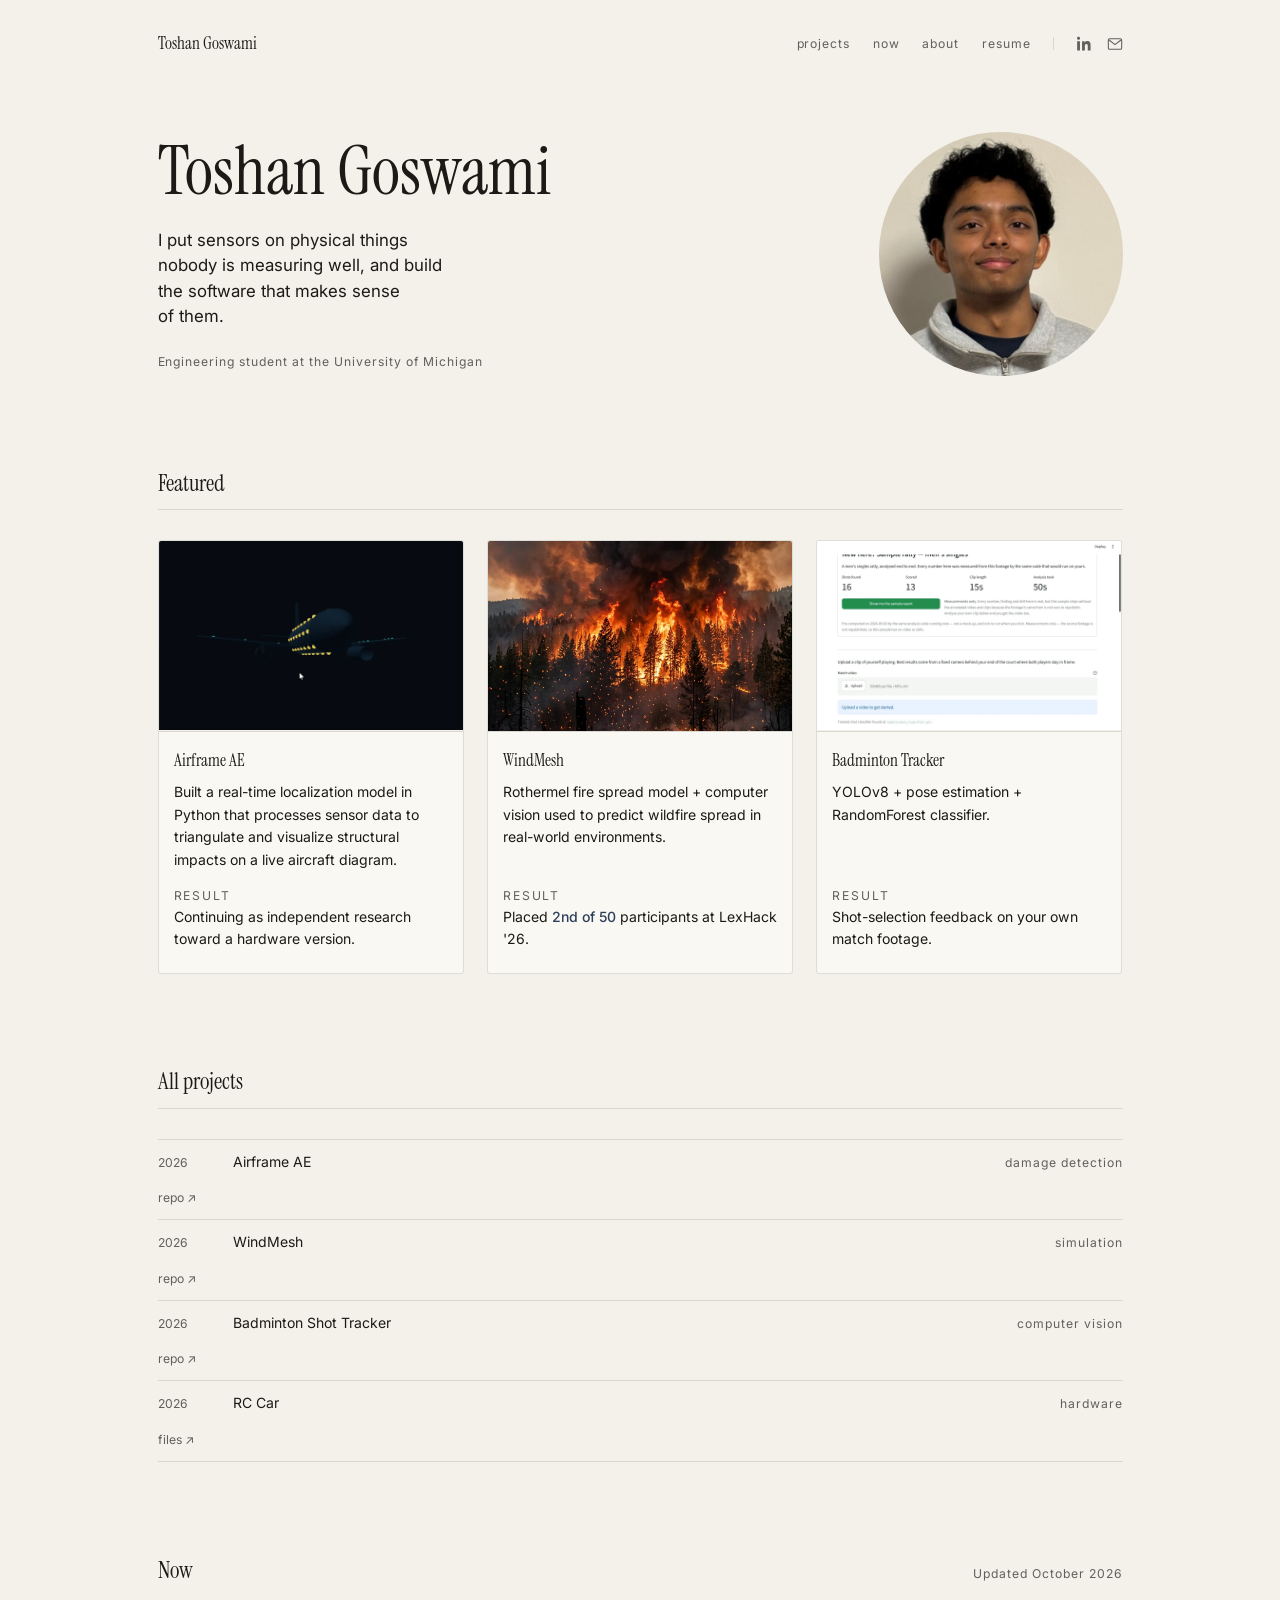
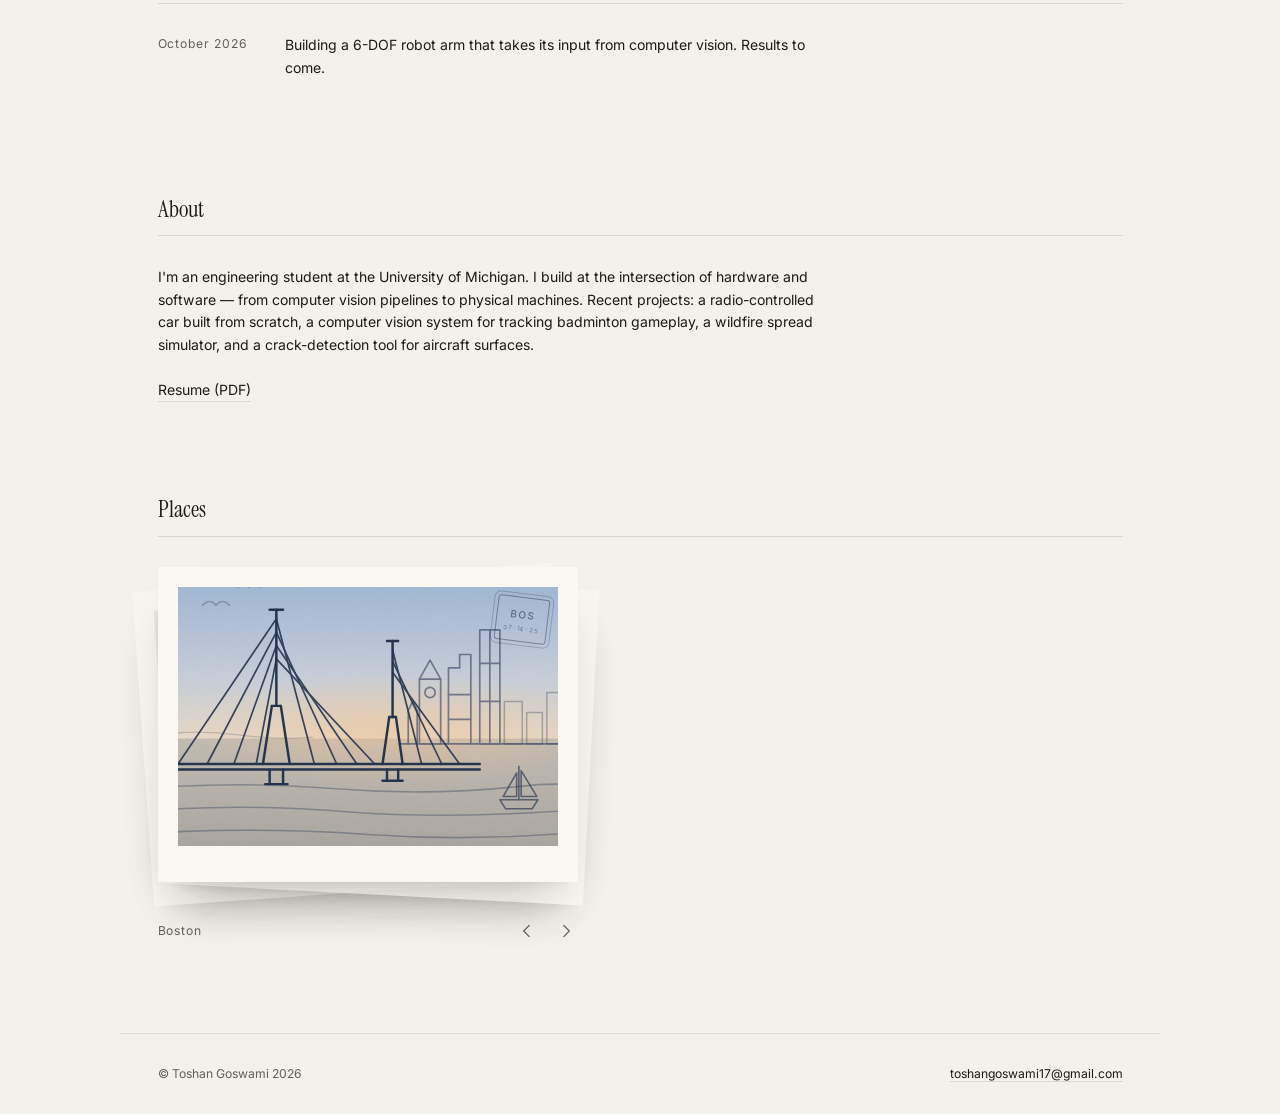
==== commit 4c54b360: "Clear flipbook captions from ghost cards; Now entry for October 2026 Co-Authored-By: Claude Opus 5.5" ====
--- a/index.html
+++ b/index.html
@@ -175,16 +175,16 @@
   <section id="now" class="wrap section">
     <div class="section__head">
       <h2 class="section__title">Now</h2>
-      <p class="meta">Updated <span class="todo">TODO: month year</span></p>
+      <p class="meta">Updated October 2026</p>
     </div>
 
     <!-- Newest entry first. To add one, copy a whole <li class="now-entry">. -->
     <ul class="now-log">
       <li class="now-entry">
-        <p class="now-entry__date meta"><span class="todo">TODO: month year</span></p>
+        <p class="now-entry__date meta">October 2026</p>
         <p class="now-entry__body">
-          <span class="todo">TODO:</span> what you're building, what you're learning,
-          what you're looking for.
+          Building a 6-DOF robot arm that takes its input from computer vision.
+          Results to come.
         </p>
       </li>
     </ul>
--- a/assets/css/site.css
+++ b/assets/css/site.css
@@ -394,12 +394,14 @@
 .stamp-code{font-weight:500; font-size:10px; letter-spacing:0.1em;}
 .stamp-date{font-size:6px; letter-spacing:0.02em; margin-top:2px; opacity:0.85; white-space:nowrap;}
 
-/* flipbook controls sit under the stack, not floating outside it */
+/* flipbook controls sit under the stack, not floating outside it.
+   The tilted ghost cards hang ~24px below the stack, so clear them. */
 .flipbook__controls{
   display:flex;
   align-items:center;
   gap:var(--space-2);
   max-width:420px;
+  margin-top:var(--space-3);
 }
 
 .flipbook__caption{
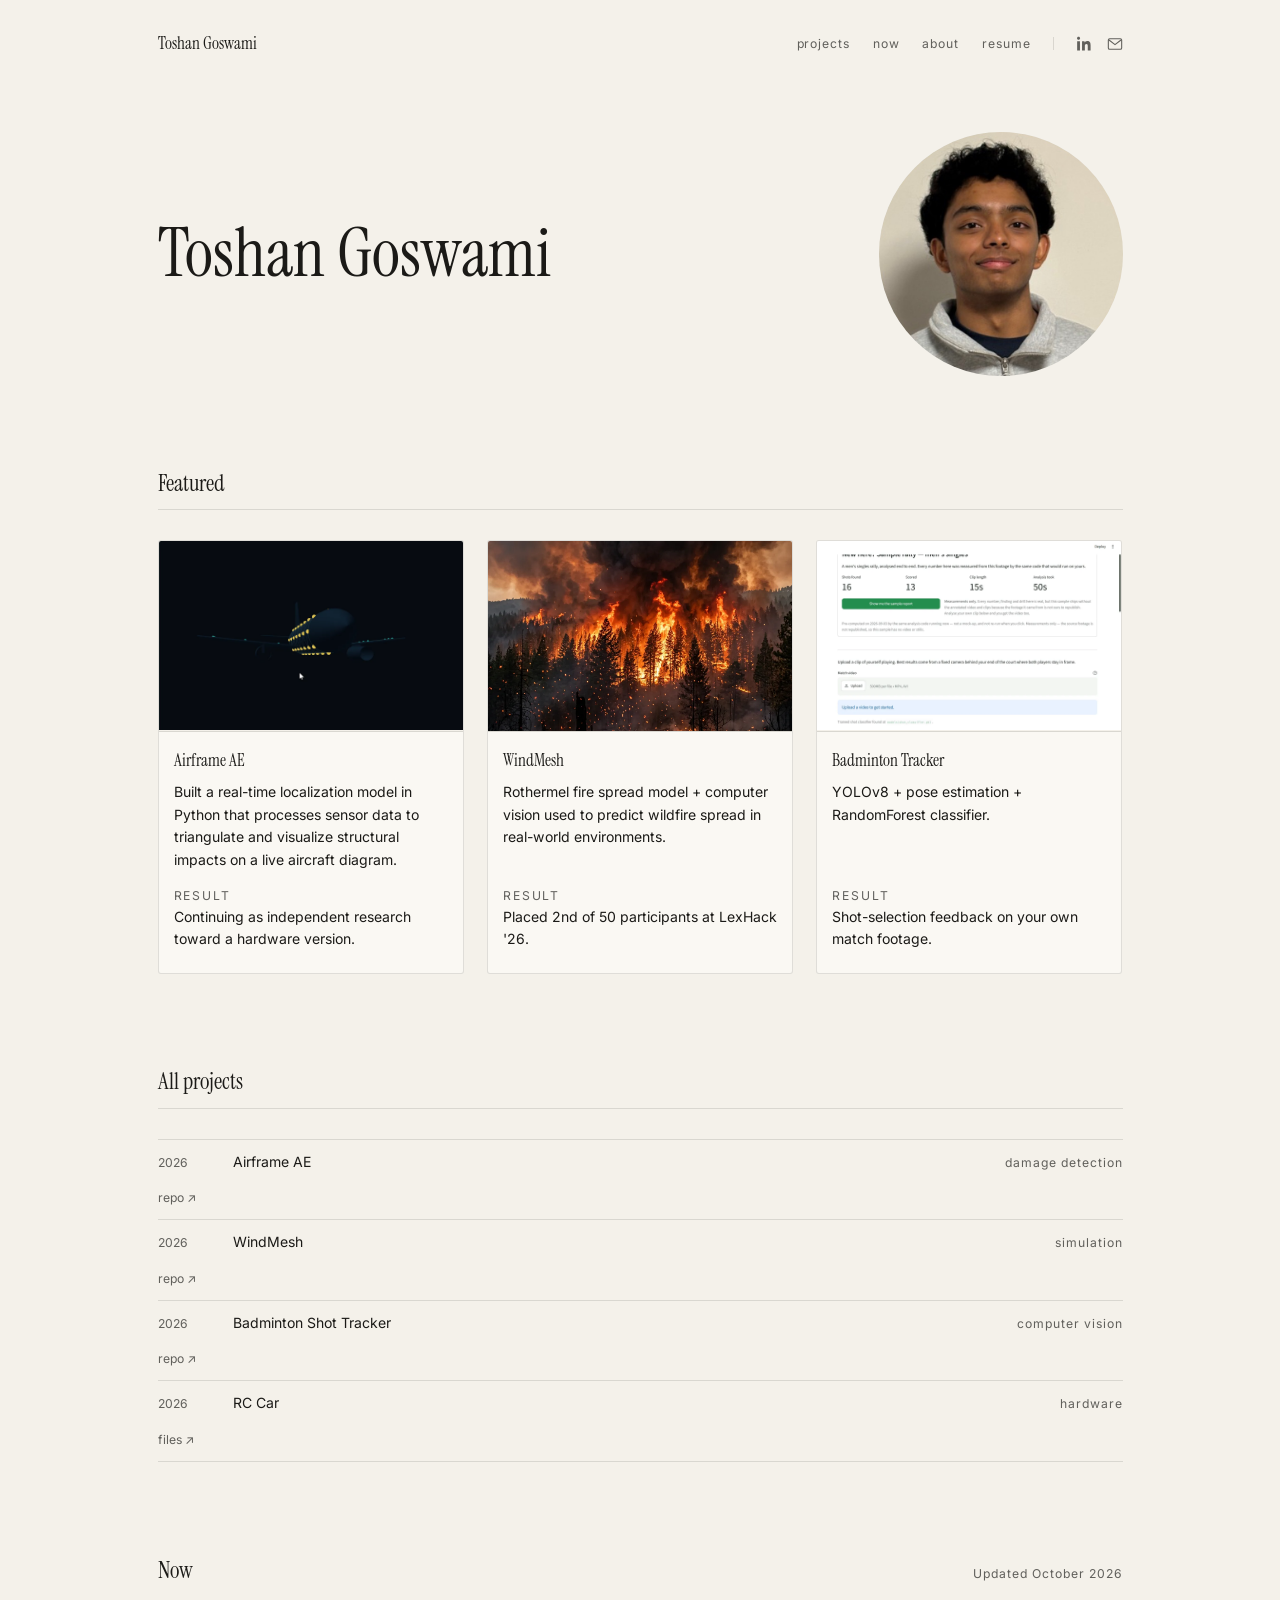
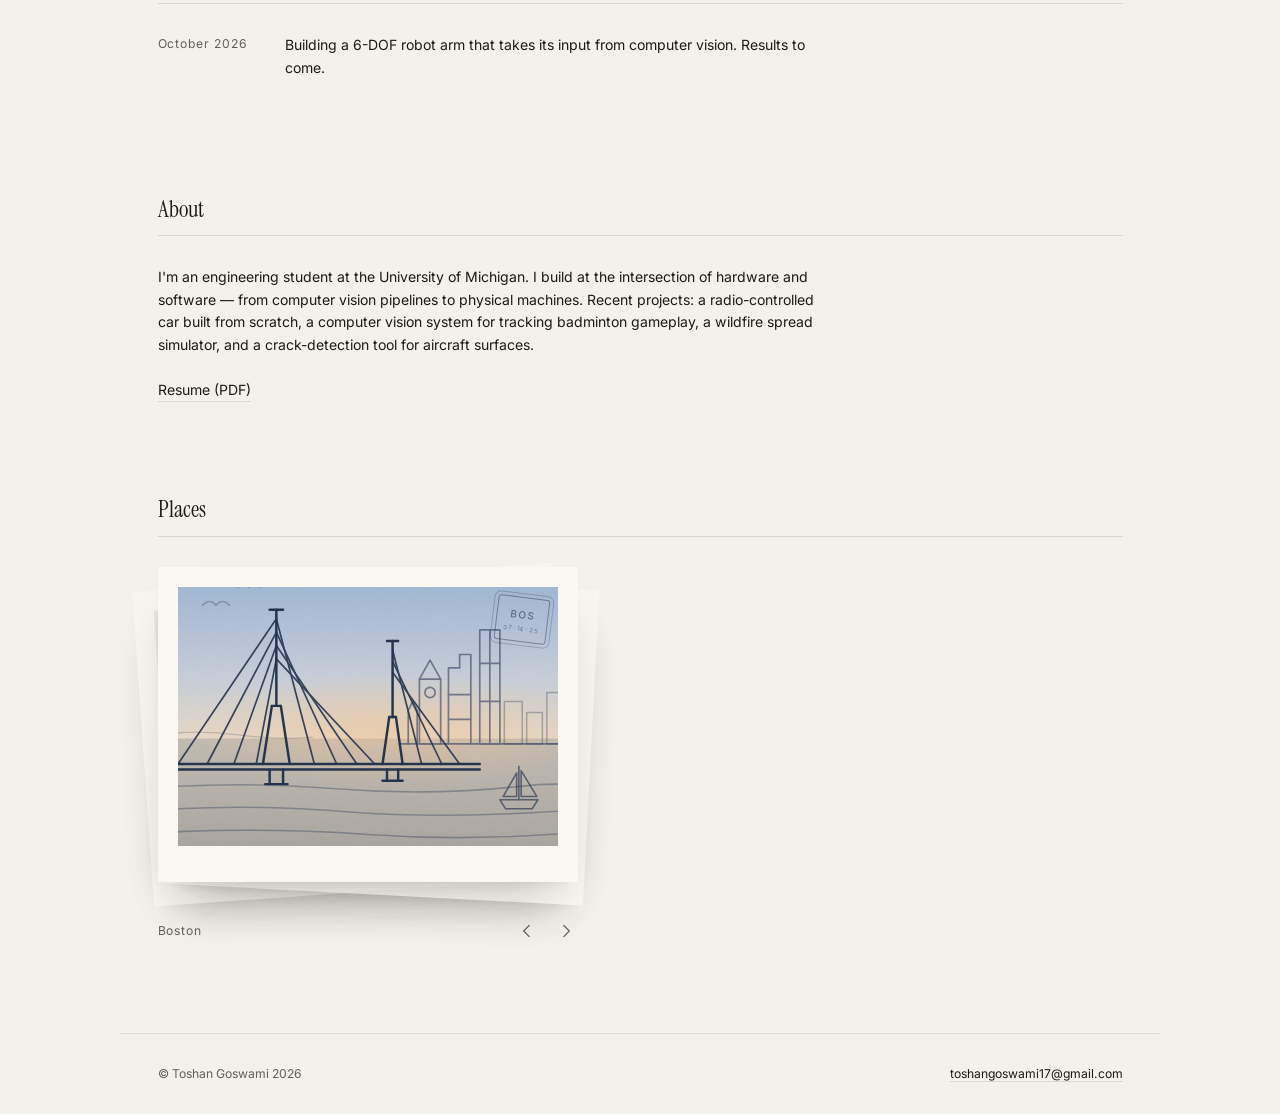
==== commit 8254a28d: "Project pages filled in, prev/next navigation, hero trimmed to name - Airframe AE, WindMesh, Badmint" ====
--- a/index.html
+++ b/index.html
@@ -44,11 +44,6 @@
   <section class="hero">
     <div class="hero__text">
       <h1 class="hero__name">Toshan Goswami</h1>
-      <p class="hero__line">
-        I put sensors on physical things nobody is measuring well, and build the
-        software that makes sense of them.
-      </p>
-      <p class="hero__where meta">Engineering student at the University of Michigan</p>
     </div>
 
     <img src="assets/img/toshan-photo.jpg"
@@ -104,7 +99,7 @@
             <p class="card__built">Rothermel fire spread model + computer vision used to predict wildfire spread in real-world environments.</p>
             <p class="card__result">
               <span class="card__result-label">Result</span>
-              Placed <strong>2nd of 50</strong> participants at LexHack '26.
+              Placed 2nd of 50 participants at LexHack '26.
             </p>
           </div>
         </a>
--- a/assets/css/site.css
+++ b/assets/css/site.css
@@ -254,18 +254,8 @@
   font-weight:400;
   font-size:var(--fs-display);
   line-height:1.02;
-  margin:0 0 var(--space-3);
-}
-
-.hero__line{
-  font-size:var(--fs-md);
-  line-height:1.5;
-  max-width:26ch;
-  margin:0 0 var(--space-3);
-  text-wrap:pretty;
-}
-
-.hero__where{margin:0;}
+  margin:0;
+}
 
 /* The portrait is the first thing on the page — intrinsic file is 589x589,
    so the displayed size stays under ~294px to hold up on 2x screens. */
@@ -507,11 +497,6 @@
   color:var(--ink-soft);
 }
 
-.card__result strong{
-  font-weight:500;
-  color:var(--accent);
-}
-
 .todo{
   color:var(--accent-warm-ink);
   font-weight:500;
@@ -678,6 +663,40 @@
 
 .project-media--full video{height:auto;}
 
+/* click-to-play YouTube: a local poster until clicked, so no YouTube
+   script loads with the page. Without JS it's a plain link to YouTube. */
+.yt-facade{
+  position:relative;
+  display:block;
+  width:100%;
+  height:100%;
+}
+
+/* .project-media clips overflow, so pull the focus ring inside */
+.yt-facade:focus-visible{outline-offset:-4px;}
+
+.yt-facade__play{
+  position:absolute;
+  left:50%; top:50%;
+  width:68px; height:48px;
+  transform:translate(-50%,-50%);
+  display:flex;
+  align-items:center;
+  justify-content:center;
+  /* sits on a photo, not on paper, so it stays dark in both themes */
+  background:rgba(27,26,23,.82);
+  color:#fff;
+  border-radius:12px;
+}
+.yt-facade:hover .yt-facade__play{background:rgba(27,26,23,.95);}
+
+.project-media iframe{
+  display:block;
+  width:100%;
+  height:100%;
+  border:0;
+}
+
 .project-media--todo{
   display:flex;
   align-items:center;
@@ -699,6 +718,34 @@
   transition:color .2s ease;
 }
 .back-link:hover{color:var(--ink);}
+
+/* back link on the left, prev/next project arrows on the right */
+.project-nav{
+  display:flex;
+  align-items:center;
+  justify-content:space-between;
+  gap:var(--space-2);
+  margin-bottom:var(--space-3);
+}
+.project-nav .back-link{margin-bottom:0;}
+
+.project-pager{display:flex; gap:var(--space-1);}
+/* bigger hit area than the flipbook arrows: these are the main way around */
+.project-pager .arrow-btn{padding:var(--space-1);}
+
+/* Page-to-page navigation cross-fades instead of flashing white, and a
+   project's content rises in slightly. Browsers without cross-document view
+   transitions just navigate normally. */
+@media (prefers-reduced-motion:no-preference){
+  @view-transition{navigation:auto;}
+}
+
+.project-page{view-transition-name:project-page;}
+::view-transition-old(project-page){animation:project-out .18s ease both;}
+::view-transition-new(project-page){animation:project-in .28s ease both;}
+
+@keyframes project-out{to{opacity:0; transform:translateY(-6px);}}
+@keyframes project-in{from{opacity:0; transform:translateY(8px);}}
 
 /* --- footer ------------------------------------------------------------- */
 
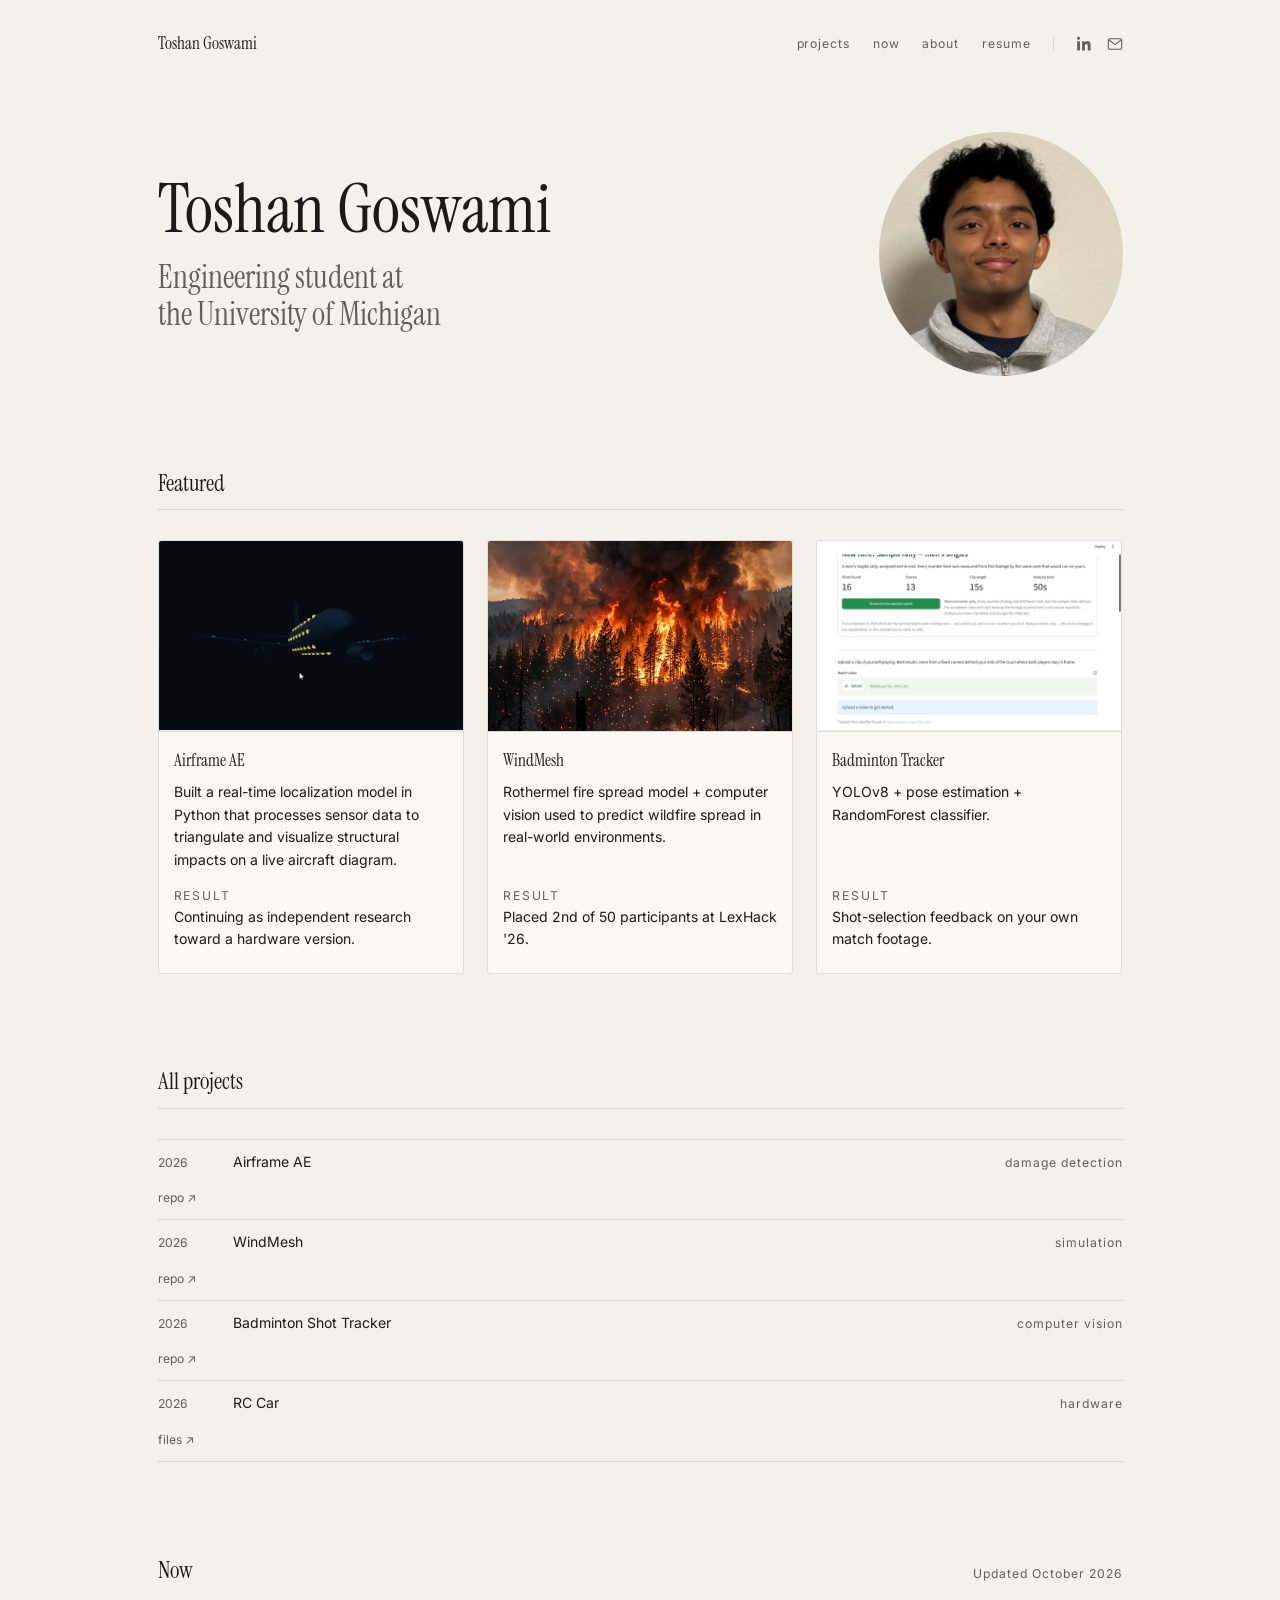
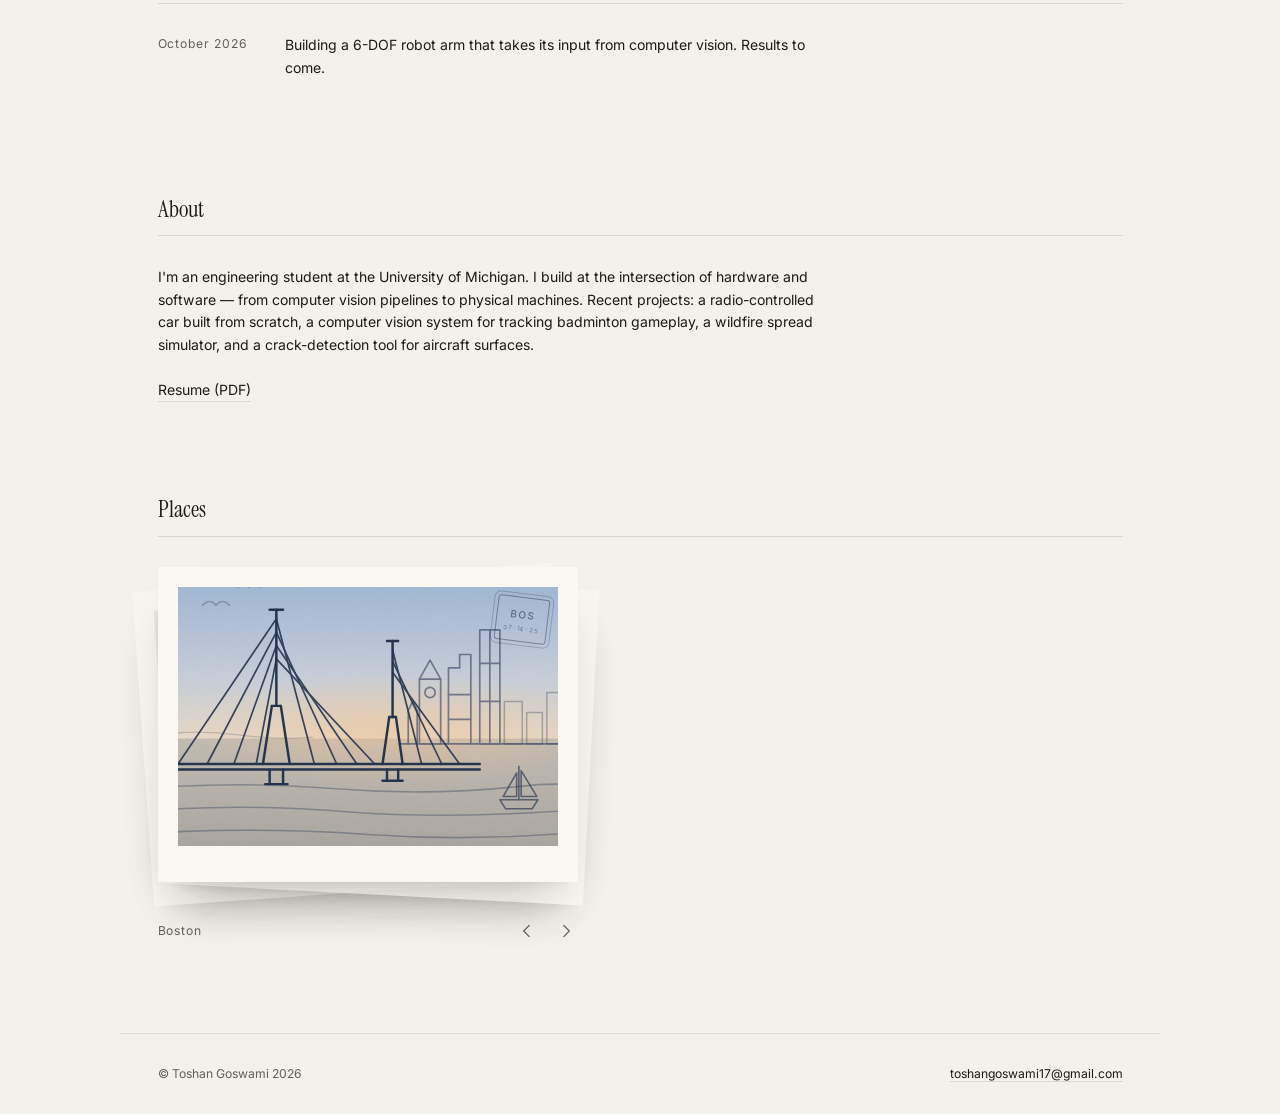
==== commit 4ef98d59: "Hero title under name, project arrows at mid-screen - Hero: "Engineering student at the University o" ====
--- a/index.html
+++ b/index.html
@@ -44,6 +44,7 @@
   <section class="hero">
     <div class="hero__text">
       <h1 class="hero__name">Toshan Goswami</h1>
+      <p class="hero__title">Engineering student at the University of Michigan</p>
     </div>
 
     <img src="assets/img/toshan-photo.jpg"
--- a/assets/css/site.css
+++ b/assets/css/site.css
@@ -254,7 +254,18 @@
   font-weight:400;
   font-size:var(--fs-display);
   line-height:1.02;
+  margin:0 0 var(--space-2);
+}
+
+.hero__title{
+  font-family:var(--font-display);
+  font-weight:400;
+  font-size:var(--fs-xl);
+  line-height:1.15;
+  color:var(--ink-soft);
+  max-width:20ch;
   margin:0;
+  text-wrap:balance;
 }
 
 /* The portrait is the first thing on the page — intrinsic file is 589x589,
@@ -733,6 +744,33 @@
 /* bigger hit area than the flipbook arrows: these are the main way around */
 .project-pager .arrow-btn{padding:var(--space-1);}
 
+/* From tablet up the arrows leave the nav row and sit at mid-height on either
+   side of the screen, like a slideshow. Below 1200px there's no margin outside
+   the page for them, so the page pads in to keep content clear of them; from
+   1200px they sit just outside the 1040px page instead. */
+@media (min-width:768px){
+  .project-pager .arrow-btn{
+    position:fixed;
+    top:50%;
+    transform:translateY(-50%);
+    z-index:10;
+  }
+  .project-pager [rel="prev"]{left:var(--space-2);}
+  .project-pager [rel="next"]{right:var(--space-2);}
+  .project-pager svg{width:32px; height:32px;}
+
+  /* captured on its own so the arrows hold still while the page fades */
+  .project-pager{view-transition-name:project-pager;}
+
+  .project-page{padding-inline:5rem;}
+}
+
+@media (min-width:1200px){
+  .project-page{padding-inline:var(--gutter);}
+  .project-pager [rel="prev"]{left:calc(50% - var(--page-max) / 2 - 3.5rem);}
+  .project-pager [rel="next"]{right:calc(50% - var(--page-max) / 2 - 3.5rem);}
+}
+
 /* Page-to-page navigation cross-fades instead of flashing white, and a
    project's content rises in slightly. Browsers without cross-document view
    transitions just navigate normally. */
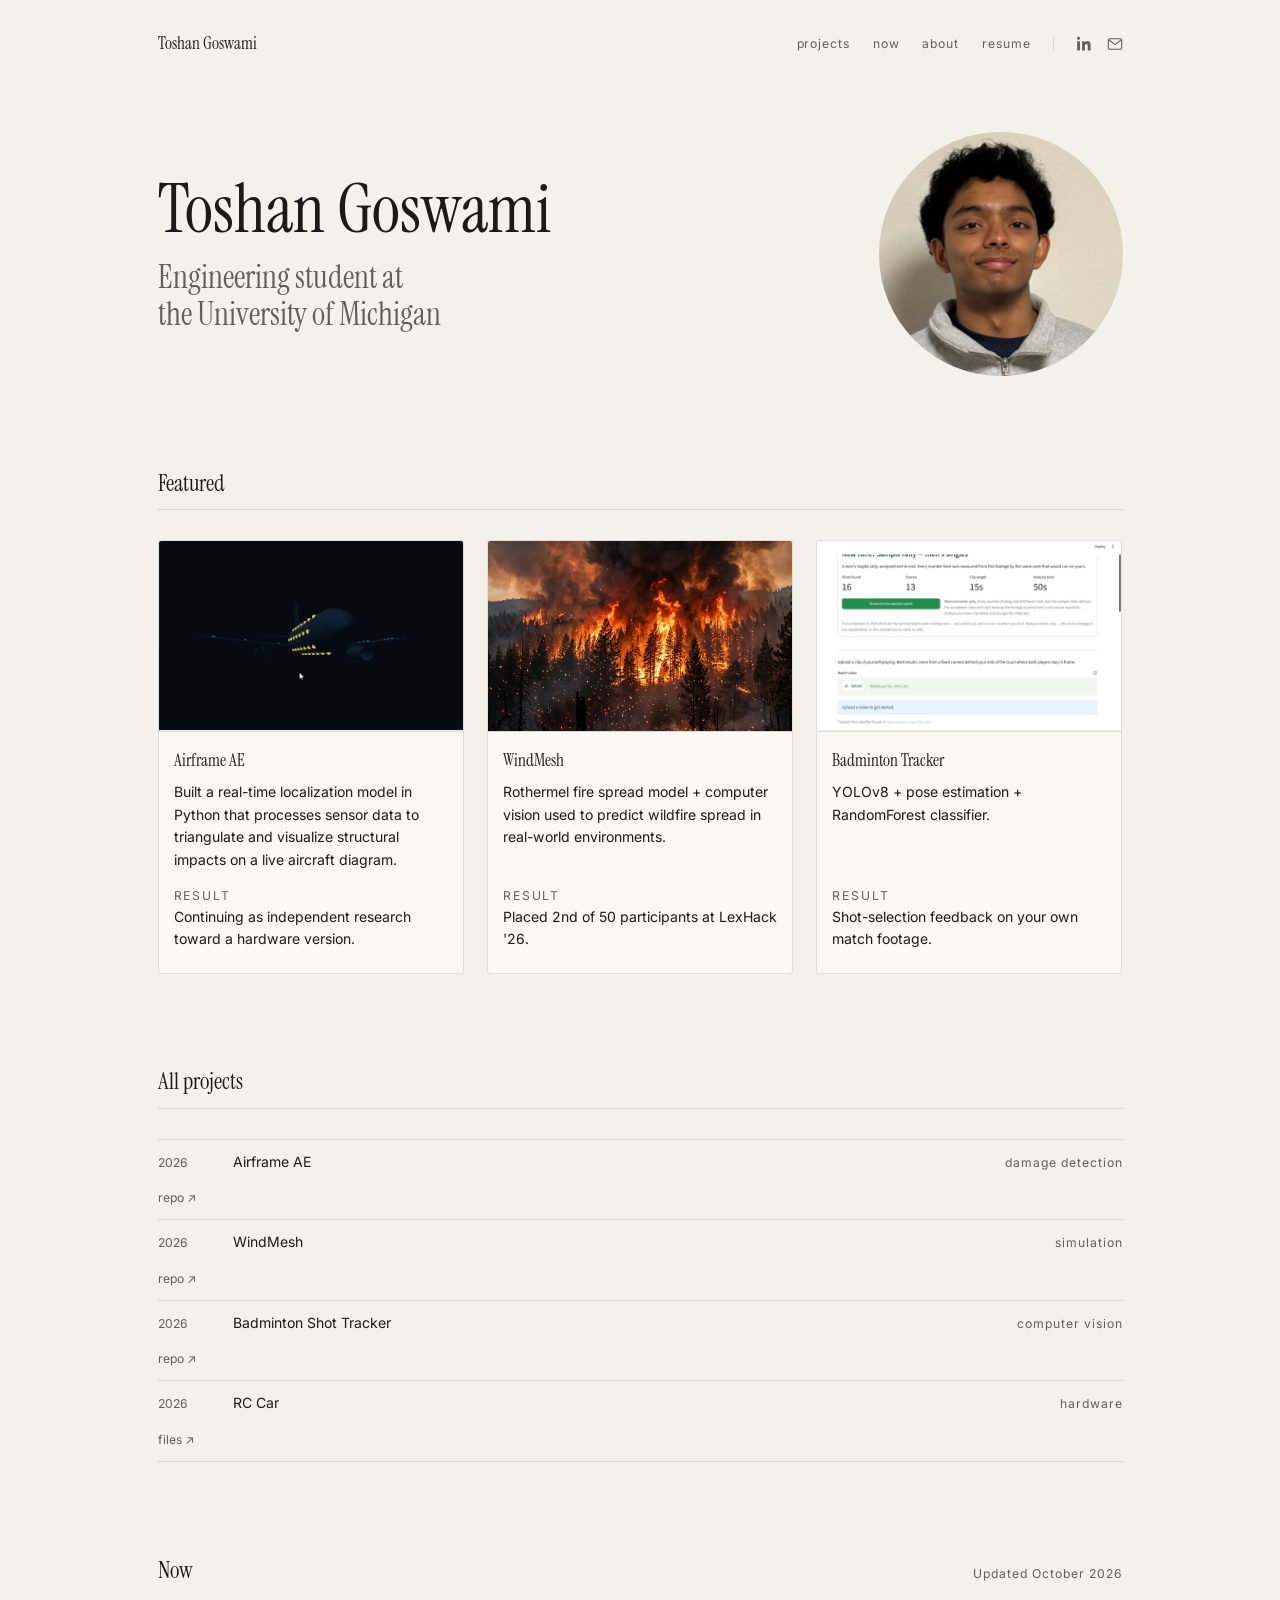
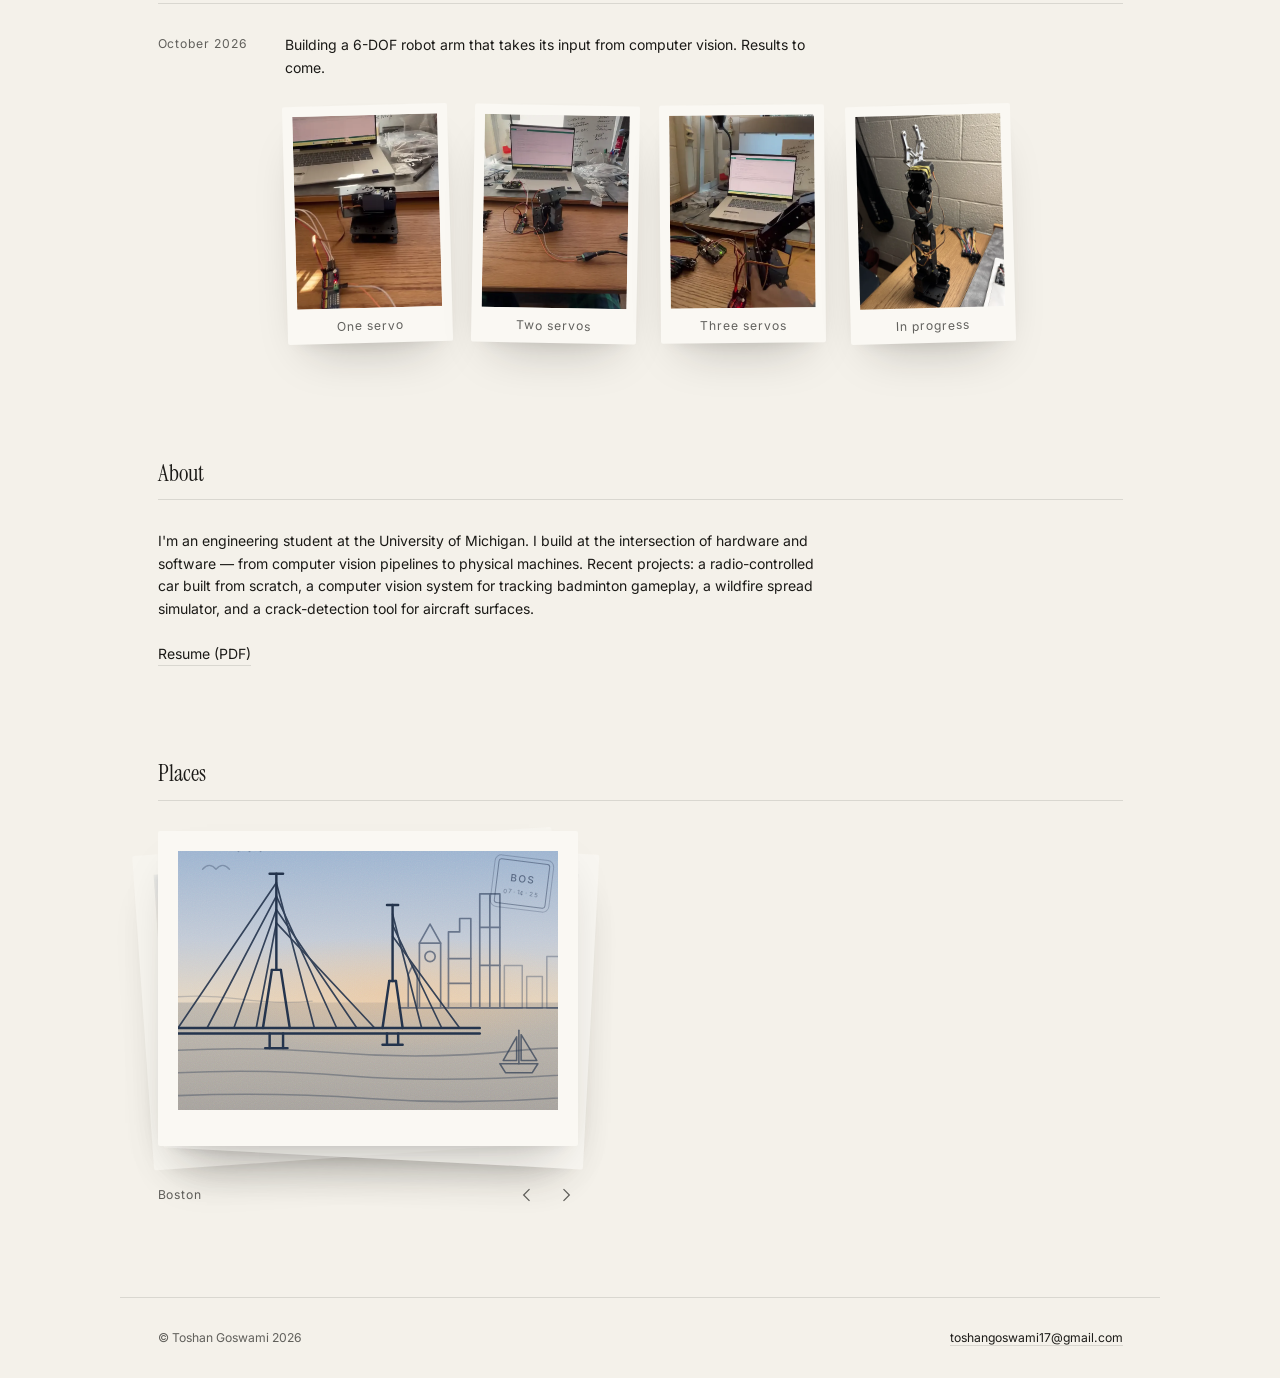
==== commit bc9c0094: "Now log: robot arm build snapshots as polaroids - Build photo plus three servo-test clips (one, two," ====
--- a/index.html
+++ b/index.html
@@ -182,6 +182,49 @@
           Building a 6-DOF robot arm that takes its input from computer vision.
           Results to come.
         </p>
+        <!-- Build snapshots. Photos and clips share one polaroid frame, 3:4.
+             Photo:
+               <figure class="peek polaroid">
+                 <img src="assets/img/<name>.webp" alt="..." width="720" height="960" loading="lazy">
+                 <figcaption class="meta">...</figcaption>
+               </figure>
+             Short muted clip (under 5MB; plays only while on screen):
+               <figure class="peek polaroid">
+                 <video muted loop playsinline preload="none"
+                        poster="assets/img/<name>-poster.webp" width="720" height="960">
+                   <source src="assets/video/<name>.mp4" type="video/mp4">
+                 </video>
+                 <figcaption class="meta">...</figcaption>
+               </figure> -->
+        <div class="now-entry__peeks">
+          <figure class="peek polaroid">
+            <video muted loop playsinline preload="none"
+                   poster="assets/img/robot-arm-servo-1-poster.webp" width="540" height="720">
+              <source src="assets/video/robot-arm-servo-1.mp4" type="video/mp4">
+            </video>
+            <figcaption class="meta">One servo</figcaption>
+          </figure>
+          <figure class="peek polaroid">
+            <video muted loop playsinline preload="none"
+                   poster="assets/img/robot-arm-servo-2-poster.webp" width="540" height="720">
+              <source src="assets/video/robot-arm-servo-2.mp4" type="video/mp4">
+            </video>
+            <figcaption class="meta">Two servos</figcaption>
+          </figure>
+          <figure class="peek polaroid">
+            <video muted loop playsinline preload="none"
+                   poster="assets/img/robot-arm-servo-3-poster.webp" width="540" height="720">
+              <source src="assets/video/robot-arm-servo-3.mp4" type="video/mp4">
+            </video>
+            <figcaption class="meta">Three servos</figcaption>
+          </figure>
+          <figure class="peek polaroid">
+            <img src="assets/img/robot-arm-peek.webp"
+                 alt="The robot arm mid-build: a column of servos and black brackets with a metal gripper on top, wires loose, on a desk next to an Arduino."
+                 width="720" height="960" loading="lazy">
+            <figcaption class="meta">In progress</figcaption>
+          </figure>
+        </div>
       </li>
     </ul>
   </section>
--- a/assets/css/site.css
+++ b/assets/css/site.css
@@ -570,7 +570,6 @@
   list-style:none;
   margin:0;
   padding:0;
-  max-width:var(--prose-max);
 }
 
 .now-entry{
@@ -586,10 +585,52 @@
 
 .now-entry__date{margin:0;}
 
-.now-entry__body{margin:0;}
+/* text holds to prose width; the snapshots below it may run wider */
+.now-entry__body{margin:0; max-width:calc(var(--prose-max) - 7rem - var(--space-3));}
+
+/* sneak-peek snapshots of work in progress — framed like the Places polaroid
+   and tipped slightly, so they read as snapshots, not finished covers.
+   Two to a row on phones, as many as fit from there. */
+.now-entry__peeks{
+  display:flex;
+  flex-wrap:wrap;
+  gap:var(--space-3);
+  margin-top:var(--space-3);
+}
+
+.peek{
+  width:min(11rem, calc(50% - var(--space-3) / 2));
+  margin:0;
+  padding:10px 10px 0;
+}
+/* a lone snapshot gets more room */
+.peek:only-child{width:min(100%, 15rem);}
+
+.peek:nth-child(3n+1){transform:rotate(-1.5deg);}
+.peek:nth-child(3n+2){transform:rotate(1deg);}
+.peek:nth-child(3n){transform:rotate(-.5deg);}
+
+.peek img,
+.peek video{
+  width:100%;
+  height:auto;
+  aspect-ratio:3 / 4;
+  object-fit:cover;
+  /* pull the phone-camera color toward the warm paper palette */
+  filter:saturate(.85) sepia(.08);
+}
+
+.peek figcaption{
+  padding:var(--space-1) 0;
+  text-align:center;
+}
 
 @media (min-width:640px){
   .now-entry{grid-template-columns:7rem 1fr;}
+  /* keep the snapshots in the text column, not under the date */
+  .now-entry__peeks{grid-column:2;}
+  /* four to a row, shrinking to fit before they wrap */
+  .peek{width:min(11rem, calc(25% - var(--space-3) * 3 / 4));}
 }
 
 /* --- about -------------------------------------------------------------- */
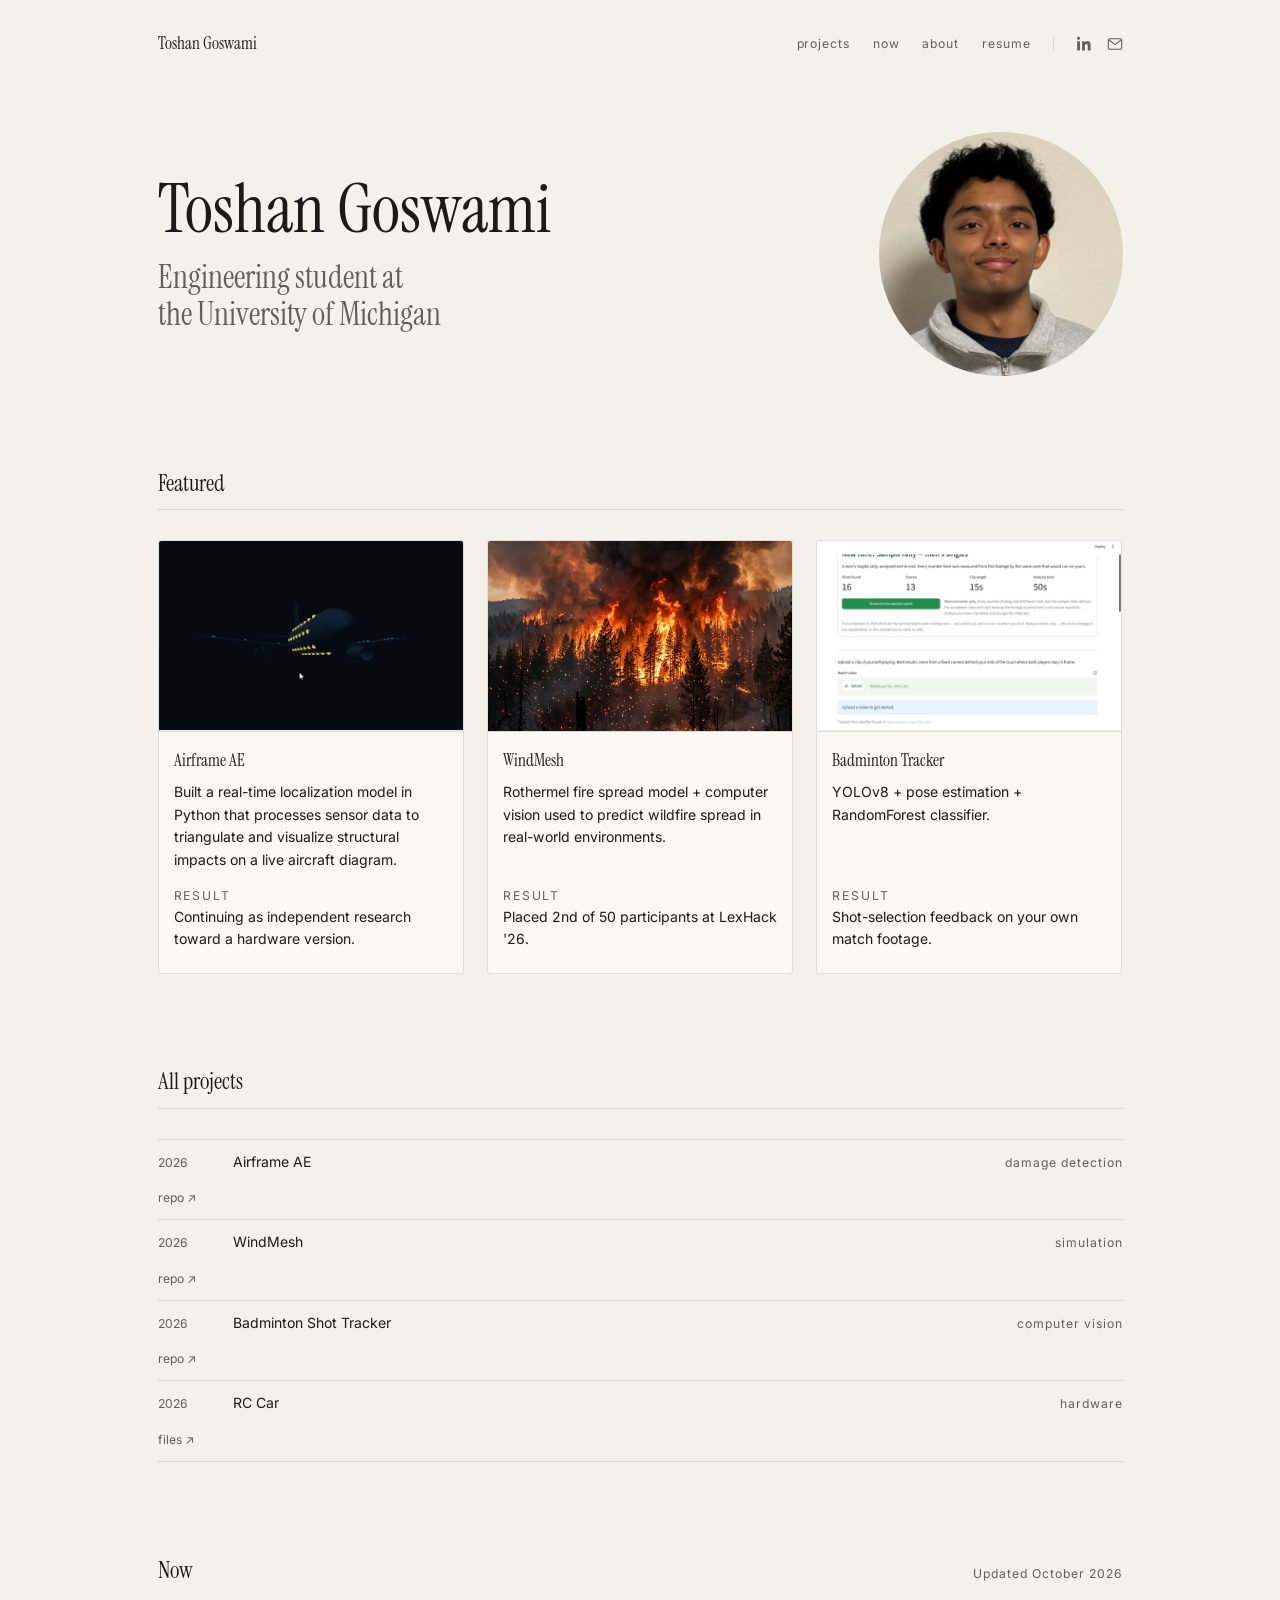
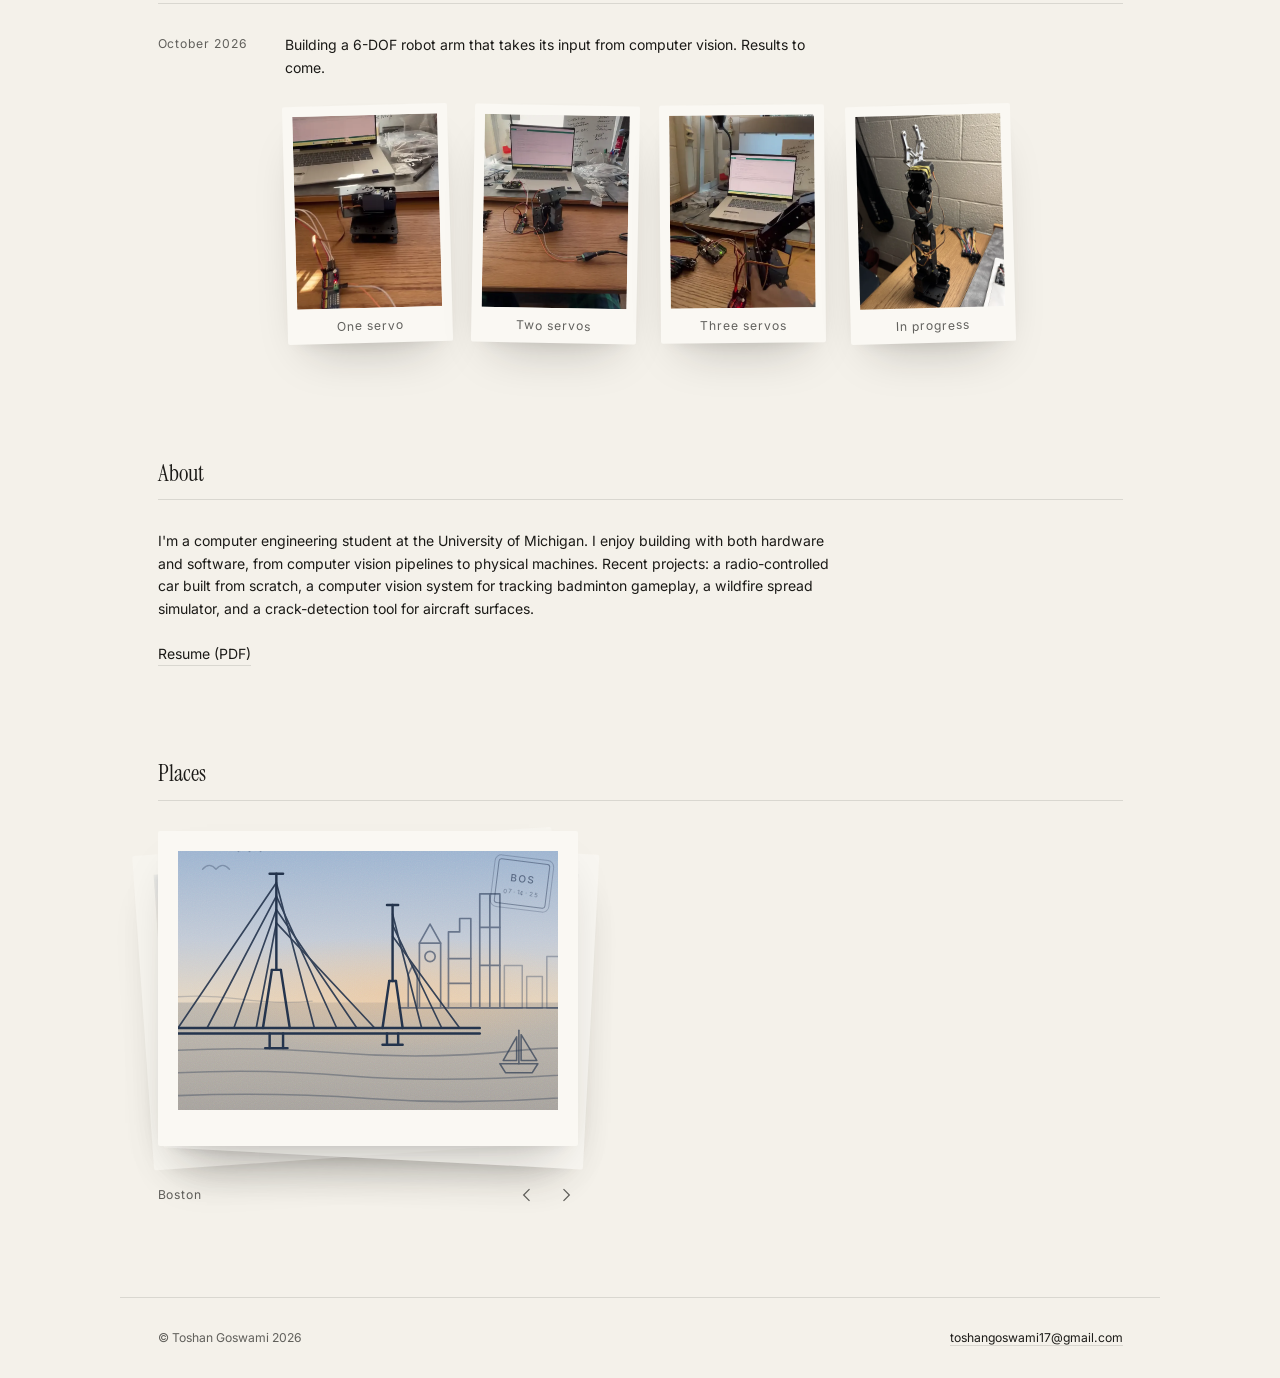
==== commit 52033785: "November resume without phone number; one video per project page; About rewrite - Resume PDF replace" ====
--- a/index.html
+++ b/index.html
@@ -235,12 +235,10 @@
       <h2 class="section__title">About</h2>
     </div>
 
-    <!-- TODO: rewrite this in your own words. These are your original
-         sentences, moved to first person with the major removed. -->
     <p class="about__bio">
-      I'm an engineering student at the University of Michigan. I build at the
-      intersection of hardware and software — from computer vision pipelines to
-      physical machines. Recent projects: a radio-controlled car built from
+      I'm a computer engineering student at the University of Michigan. I enjoy
+      building with both hardware and software, from computer vision pipelines
+      to physical machines. Recent projects: a radio-controlled car built from
       scratch, a computer vision system for tracking badminton gameplay, a
       wildfire spread simulator, and a crack-detection tool for aircraft surfaces.
     </p>
--- a/assets/css/site.css
+++ b/assets/css/site.css
@@ -708,10 +708,9 @@
 }
 
 /* full-length recording: keeps its own aspect ratio (from width/height), never cropped */
-.project-media--full{
-  aspect-ratio:auto;
-  margin-top:var(--space-2);
-}
+.project-media--full{aspect-ratio:auto;}
+
+.project-media + .project-media--full{margin-top:var(--space-2);}
 
 .project-media--full video{height:auto;}
 
